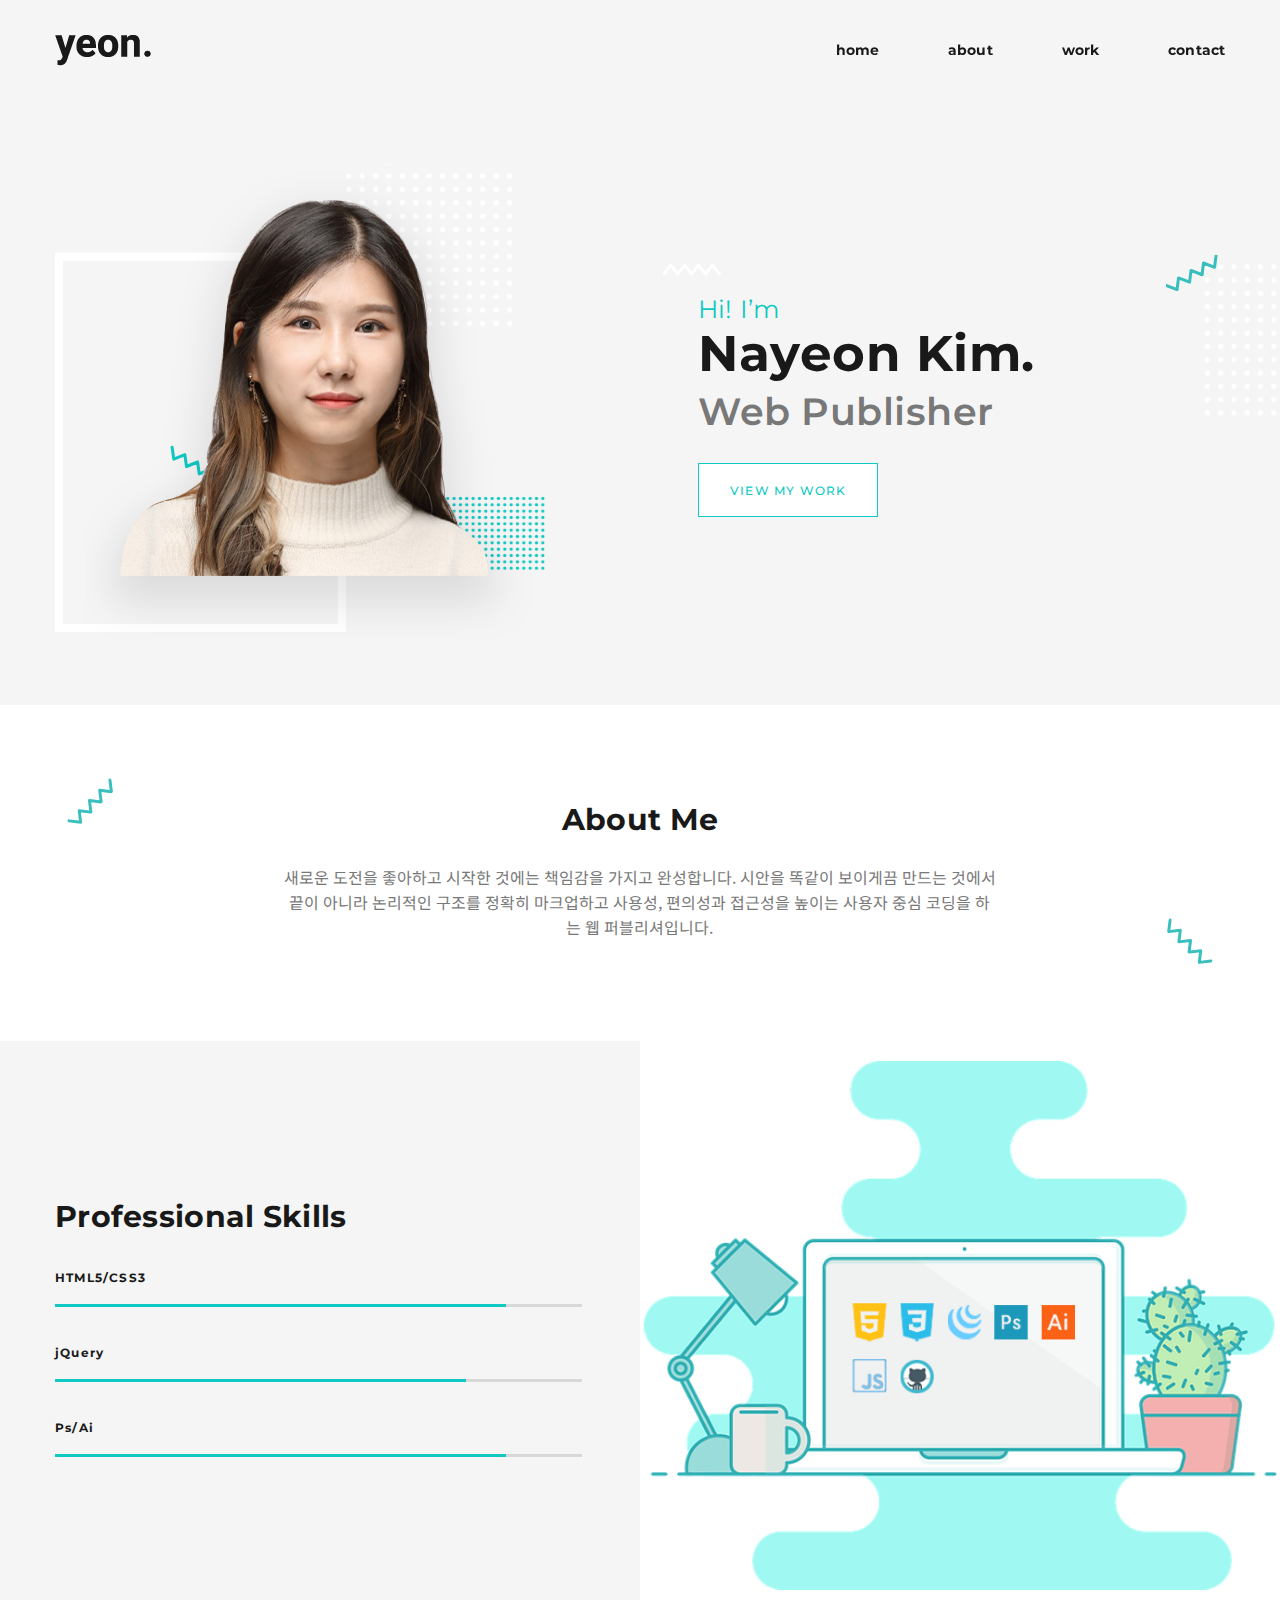
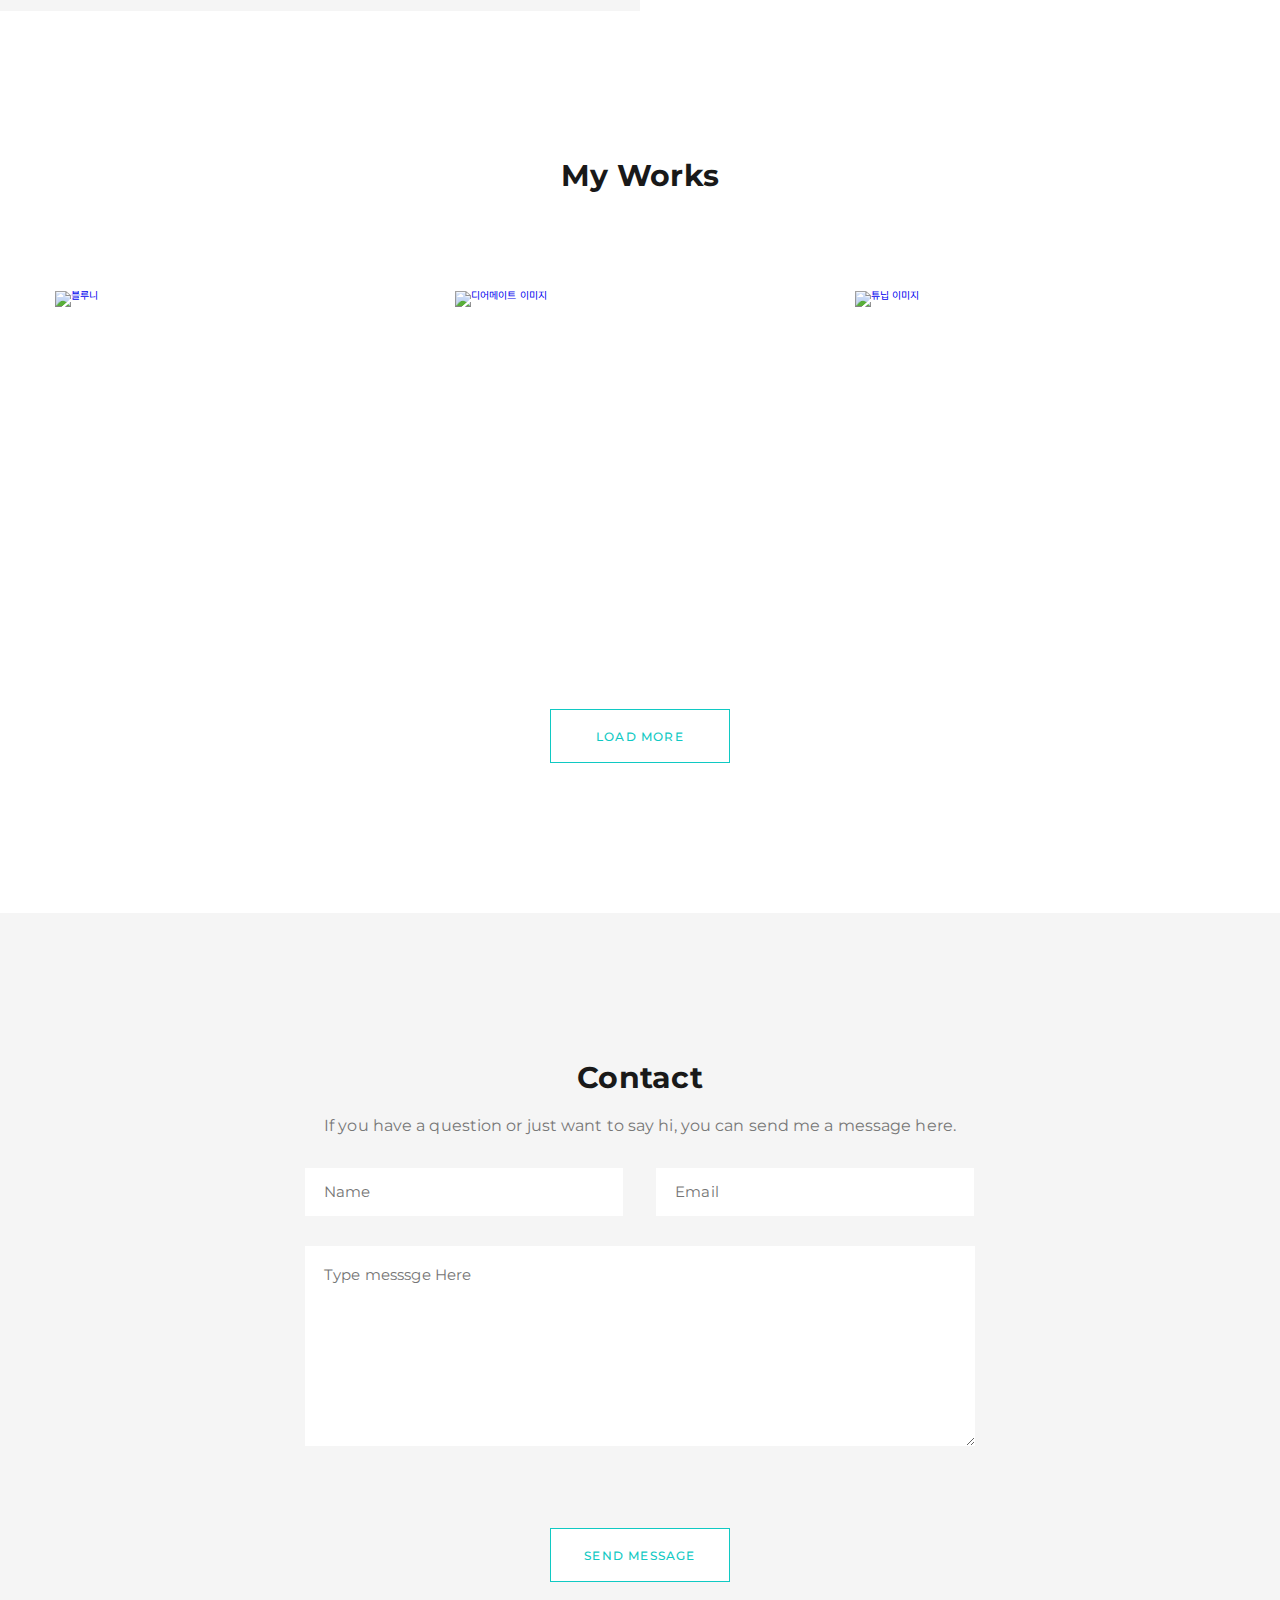
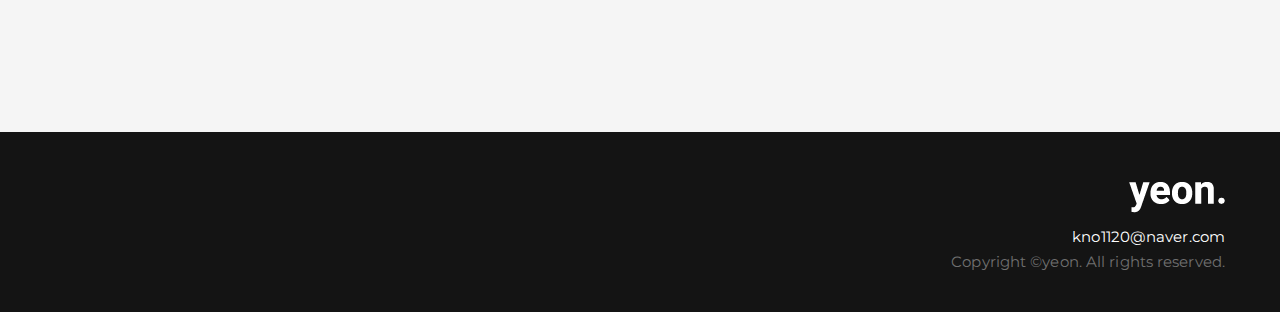
==== index.html @ c39f8a4e "add 3 works" ====
<!DOCTYPE html>
<html lang="ko">
<head>
    <meta charset="UTF-8">
    <meta http-equiv="X-UA-Compatible" content="IE=edge">
    <meta name="viewport" content="width=device-width, initial-scale=1.0, shrink-to-fit=no">
    <link href="css/yeon.css" rel="stylesheet">
    <script src="js/jquery-3.6.0.min.js"></script>
    <script src="js/yeon.js"></script>
    <title>Kim Nayeon - Web publisher</title>
</head>
<body>
    <div id="wrap">
        <header>
            <div class="headerInner">
                <h1 class="logo">
                    <a href="index.html"><img src="img/logo_header.png" alt="김나연 포트폴리오"></a>
                </h1>
                <button class="btn_nav mobile">
                    <span>메뉴열기</span>
                    <span></span>
                    <span></span>
                </button>  
            
                <nav id="navWrap">
                    <ul class="gnb">
                        <li><a href="index.html">home</a></li>
                        <li><a href="#about">about</a></li>
                        <li><a href="#works">work</a></li>
                        <li><a href="#contact">contact</a></li>
                    </ul>  <!-- // gnb -->
                </nav>  <!-- // navWrap -->
            </div>  <!-- // headerInner -->
        </header>  <!-- // header -->

        <div id="visual">
            <div class="visualInner">
                <figure class="img_wrap">
                    <span></span>  
                </figure>
                <div class="text_wrap">
                    <i>Hi! I’m</i>  
                    <h2>Nayeon Kim.
                        <span>Web Publisher</span>
                    </h2>
                    <a href="#works" class="btn btn_view">VIEW MY WORK</a>
                </div>
            </div>
        </div>  <!-- // visual -->

        <div id="mainContents">
            <section id="about">
                <div class="aboutInner">
                    <h2>About Me</h2>
                    <p>새로운 도전을 좋아하고 시작한 것에는 책임감을 가지고 완성합니다. 
                        시안을 똑같이 보이게끔 만드는 것에서 끝이 아니라 논리적인 구조를 정확히 마크업하고 
                        사용성,  편의성과 접근성을 높이는 사용자 중심 코딩을 하는 웹 퍼블리셔입니다.
                    </p>
                </div>
            </section>  <!-- // about -->

            <section id="skills">
                <div class="skillsInner">
                    <span class="skills_right">스킬 이미지</span>
                    <div class="skills_left">
                        <h2>Professional Skills</h2>
                        <ul class="skills_bar">
                            <li>
                                HTML5/CSS3
                                <div class="bar b1"></div>
                            </li>
                            <li>
                                jQuery
                                <div class="bar b2"></div>
                            </li>
                            <li>
                                Ps/Ai
                                <div class="bar b3"></div>
                            </li>
                        </ul>
                    </div>    <!-- // barWrap -->
                </div>    <!-- // skillsInner -->
            </section>  <!-- // skills -->

            <section id="works">
                <div class="worksInner">
                    <h2>My Works</h2>
                    <ul class="clear">
                        <li class="works1">
                            <a href="#null" class="popup">
                                <img src="img/img_works_bloony.jpg" alt=블루니 이미지">
                                <div class="text_wrap">
                                    <i>Responsive Web</i>
                                    <h3>BLONNY</h3>
                                    <em>Build</em>
                                </div>
                            </a>
                        </li>
                        <li class="works2">
                            <a href="#null" class="popup">
                                <img src="img/img_works_dearmate.jpg" alt="디어메이트 이미지">
                                <div class="text_wrap">
                                    <i>Responsive Web</i>
                                    <h3><span>DEARMATE</span></h3>
                                    <em>Build</em>
                                </div>
                            </a>
                        </li>
                        <li class="works3">
                            <a href="#null" class="popup">
                                <img src="img/img_works_tunib.jpg" alt="튜닙 이미지">
                                <div class="text_wrap">
                                    <i>Responsive Web</i>
                                    <h3>TUNiB</h3>
                                    <em>Renewal</em>
                                </div>
                            </a>
                        </li>
                        <li class="works4">
                            <a href="#null" class="popup">
                                <img src="img/img_works_ferrero.jpg" alt="페레로로쉐 이미지">
                                <div class="text_wrap">
                                    <i>Responsive Web</i>
                                    <h3>FERRERO ROCHER</h3>
                                    <em>Renewal</em>
                                </div>
                            </a>
                        </li>
                        <li class="works5">
                            <a href="#null" class="popup">
                                <img src="img/img_works_cjw.jpg" alt="청정원 이미지">
                                <div class="text_wrap">
                                    <i>Responsive Web</i>
                                    <h3><span>청정원</span></h3>
                                    <em>Clone Coding</em>
                                </div>
                            </a>
                        </li>
                        <li class="works6">
                            <a href="#null" class="popup">
                                <img src="img/img_works_portfolio.jpg" alt="포트폴리오 이미지">
                                <div class="text_wrap">
                                    <i>Responsive Web</i>
                                    <h3>PORTFOLIO</h3>
                                    <em>Build</em>
                                </div>
                            </a>
                        </li>
                        <li class="prepare">
                            <a href="#null">
                                <img src="img/icon_computer.png" alt="컴퓨터아이콘">준비중
                            </a>
                        </li>
                    </ul>
                    <div class="btn_wrap">
                        <button class="btn btn_more">LOAD MORE</button>
                    </div> 
                </div>  <!-- //My WorksInner -->  
            </section>  <!-- //My Works -->
            
            <section id="contact">
                <div class="contactInner">
                    <h2>Contact</h2>
                    <p>If you have a question or just want to say hi,<span></span> you can send me a message here.</p>
                    <form class="contact_form" action="https://formspree.io/f/xnqllnoo" method="POST">
                        <label for="name" class="blind">이름</label>
                        <input id="name" type="text" placeholder="Name" name="name" required>
                        <label for="email" class="blind">이메일</label>
                        <input id="email" type="email" placeholder="Email" name="email" required>
                        <label for="message" class="blind">메세지</label>
                        <textarea id="message" placeholder="Type messsge Here" name="message" required></textarea>
                        <div class="btn_wrap">
                            <button class="btn btn_submit" type="submit">SEND MESSAGE</button>
                        </div>
                    </form>
                </div>  <!-- //contactInner -->
            </section>  <!-- //contact -->
        </div>  <!-- // mainContents -->
        <footer>
            <div class="footerInner">
                <div class="copy">
                    <span><img src="img/logo_footer.png" alt="포트폴리오 로고"></span>
                    <em><a href="mailTo:kno1120@naver.com">kno1120@naver.com</a></em>
                    <cite>Copyright ©yeon. All rights reserved.</cite>
                </div>
            </div>
        </footer>  <!-- // footer -->
    </div>  <!-- // wrap -->  


    <!-- My Works details modal-->
   

    <div class="view_layer works1 hide">
        <div class="layerInner">
            <div class="view_contents">
                <div class="img_wrap"><img src="img/img_wsdetail_bloony.png" alt="블루니 디스플레이별 이미지"></div>
                <article class="text_wrap">
                    <h3>Bloony</h3>
                    <i>Build</i>
                    <p>
                        여행 챗봇을 소개하는 사이트로, 슬라이더, FAQ 서브페이지 등을 사용해 많은 
                        컨텐츠들을 효과적으로 소개할 수 있게 했습니다. 
                    </p>
                    <ul class="info">
                        <li>타입: <span>반응형 웹</span></li>
                        <li>기여도: <span>퍼블리싱 100%</span></li>
                    </ul>
                    <div class="btn_wrap">
                        <a href="https://bloony.ai/" class="btn btn_site" target="_blank" title="새 창">VIEW SITE</a>
                    </div>
                </article>
            </div>  <!-- // view_contents -->
            <button class="btn_close"><span class="blind">닫기</span></button>
        </div>    
    </div>  <!-- // view_layer bloony -->

    <div class="view_layer works2 hide">
        <div class="layerInner">
            <div class="view_contents">
                <div class="img_wrap"><img src="img/img_wsdetail_dearmate.png" alt="디어메이트 디스플레이별 이미지"></div>
                <article class="text_wrap">
                    <h3>Dearmate</h3>
                    <i>Build</i>
                    <p>
                        강아지 챗봇을 소개하는 사이트로, 채팅 올라가는 효과와 다양한 mbti의 
                        챗봇이 출시 예정임을 알리는 카드를 랜덤재생하고 호버시 뒤집을 수 
                        있도록 해 재미를 더 했습니다.
                    </p>
                    <ul class="info">
                        <li>타입: <span>반응형 웹</span></li>
                        <li>기여도: <span>퍼블리싱 90%</span></li>
                    </ul>
                    <div class="btn_wrap">
                        <!--<a href="#" class="btn btn_site" target="_blank" title="새 창">VIEW SITE</a>-->
                        <span>(아직 런칭 이전)</span>
                    </div>
                </article>
            </div>  <!-- // view_contents -->
            <button class="btn_close"><span class="blind">닫기</span></button>
        </div>    
    </div>  <!-- // view_layer dearmate -->

    <div class="view_layer works3 hide">
        <div class="layerInner">
            <div class="view_contents">
                <div class="img_wrap"><img src="img/img_wsdetail_tunib.png" alt="튜닙" 디스플레이별 이미지"></div>
                <article class="text_wrap">
                    <h3>TUNiB</h3>
                    <i>Build</i>
                    <p>
                        ai 스타트업회사로, 사용자가 가장 궁금해할 회사의 뉴스나 이슈를 상단에 배치했고 
                        팀원 모두를 메인 페이지에서 효율적으로 보여주기 위해 프로필 형식을 사용해  
                        한눈에 볼 수 있게 정리했습니다. 
                    </p>
                    <ul class="info">
                        <li>타입: <span>반응형 웹</span></li>
                        <li>기여도: <span>퍼블리싱 100%</span></li>
                    </ul>
                    <div class="btn_wrap">
                        <a href="https://www.tunib.ai/" class="btn btn_site" target="_blank" title="새 창">VIEW SITE</a>
                        <span>(이후 업데이트됨)</span>
                    </div>
                </article>
            </div>  <!-- // view_contents -->
            <button class="btn_close"><span class="blind">닫기</span></button>
        </div>    
    </div>  <!-- // view_layer tunib -->

    <div class="view_layer works4">
        <div class="layerInner">
            <div class="view_contents">
                <div class="img_wrap"><img src="img/img_wsdetail_ferrero.png" alt="페레로로쉐 디스플레이별 이미지"></div>
                <article class="text_wrap clear">
                    <h3>FERRERO ROCHER</h3>
                    <i>Renewal</i>
                    <p>
                        메인에 기업의 가치와 함께 브랜드 소개 및 역사, 레시피를 배치할 때 
                        아이콘에 움직이는 모션을 주고 스크롤 시 각 컨텐츠들이 나타나게 하는 등 
                        사용자의 지루함을 덜도록 했습니다.                        
                    </p>
                    <ul class="info">
                        <li>타입: <span>반응형 웹</span></li>
                        <li>기여도: <span>디자인, 퍼블리싱 100%</span></li>
                    </ul>
                    <div class="btn_wrap">
                        <a href="https://aehi.github.io/ferrero-renewal/" class="btn btn_site" target="_blank" title="새 창">VIEW SITE</a>
                    </div>
                </article>
            </div>  <!-- // view_contents -->
            <button class="btn_close"><span class="blind">닫기</span></button>
        </div>     <!-- // layerInner -->
    </div>  <!-- // view_layer ferrero -->
    
    <div class="view_layer works5 hide">
        <div class="layerInner">
            <div class="view_contents">
                <div class="img_wrap"><img src="img/img_wsdetail_cjw.png" alt="청정원 디스플레이별 이미지"></div>
                <article class="text_wrap">
                    <h3>청정원</h3> 
                    <i>Clone Coding</i>
                    <p>청정원 사이트를 클론 코딩했습니다.</p>
                    <ul class="info">
                        <li>타입: <span>반응형 웹</span></li>
                        <li>기여도: <span>퍼블리싱 100%</span></li>
                    </ul>
                    <div class="btn_wrap">
                        <a href="https://aehi.github.io/cjw_clone" class="btn btn_site" target="_blank" title="새 창">VIEW SITE</a>
                    </div>
                </article>
            </div>  <!-- // view_contents -->
            <button class="btn_close"><span class="blind">닫기</span></button>
        </div>
    </div>  <!-- // view_layer 청정원 -->

    <div class="view_layer works6 hide">
        <div class="layerInner">
            <div class="view_contents">
                <div class="img_wrap"><img src="img/img_wsdetail_portfolio.png" alt="포트폴리오 디스플레이별 이미지"></div>
                <article class="text_wrap">
                    <h3>포트폴리오</h3>
                    <i>Build</i>
                    <p>
                        간결하고 쉬운 레이아웃으로 구현해 정보를 쉽게 얻을 수 있게 만들었습니다. 
                    </p>
                    <ul class="info">
                        <li>타입: <span>반응형 웹</span></li>
                        <li>기여도: <span>디자인 40%, 퍼블리싱 100%</span></li>
                    </ul>
                    <div class="btn_wrap">
                        <a href="index.html" class="btn btn_site" target="_blank" title="새 창">VIEW SITE</a>
                    </div>
                </article>
            </div>  <!-- // view_contents -->
            <button class="btn_close"><span class="blind">닫기</span></button>
        </div>    
    </div>  <!-- // view_layer portfolio -->

</body>
</html>
---- css/yeon.css ----
﻿@charset "utf-8";

@import url('https://fonts.googleapis.com/css2?family=Montserrat:wght@400;500;600;700&display=swap');
@import url('https://fonts.googleapis.com/css2?family=Noto+Sans+KR:wght@400;500;700&display=swap');

/* reset */
html, body, p, div, h1, h2, h3, h4, h5, h6, ul, ol, li, dl, dt, dd, table, th, tr, td, form, fieldset, input, button, label, legend, textarea, select, header, footer, main, aside, nav, section, article, figure, a, span, strong, em, b, i, address {
    margin:0; 
    padding:0; 
    box-sizing:border-box;
}
html {
    font-size:0.625em;
    color:#191919;
}
body, h1, h2, h3, h4, h5, h6, button {
    font-family:'Montserrat', 'Noto Sans KR', '돋움', dotum, sans-serif;
    letter-spacing:0.01em;
    line-height:1;
}
ul, ol, li {list-style:none;} 
a {text-decoration:none;}
img, fieldset {
    border:none;
    vertical-align:middle;
}
strong, em, b, i, address, cite {
    font-weight:normal;
    font-style:normal;
}
table {border-collapse:collapse;}
button {
    border:none;
    background-color:transparent;
    cursor:pointer;
}

/* common */
.hide {display: none;}
.blind {
    position:absolute;
    left:-9999px;
}
.clear:after {
    content:"";
    display:block;
    clear:both;
}
.pc {display:none;}
.mobile {}

.btn {
    display:inline-block;
    width:140px;
    height:42px;
    line-height:42px;
    font-size:1.1rem;
    font-weight:500;
    letter-spacing:0.1em;
    color:#10c9c3;
    border:1px solid #10c9c3;
    background:linear-gradient(to right, #10c9c3 50%, white 50%);
    background-size:200% 100%;
    background-position:right bottom;
    transition:all .3s;
}
.btn:hover,
.btn:focus {
    color:#fff;
    background-position:left bottom;
}

/* header - mobile */

#wrap {}
header {
    position:fixed;
    top:0;
    left:0;
    width:100%;
    height:75px;
    z-index:90;
}
.headerInner {
    position:relative;
    width:89.333%;
    margin:0 auto;
}
.logo {
    float:left;
    padding-top:26px;
    width:84px;
}
.logo img {
    width:100%;
}
.btn_nav {
    position:absolute;
    top:24px;
    right:0;
    width:30px;
    height:27px;
}
.btn_nav span {
    display:block;
    width:30px;
    height:3px;
    background-color:#10c9c3;
    text-indent:-9999px;
    overflow:hidden;
    z-index:100;
    transition:.3s;
}
.btn_nav span:nth-child(2) {
    margin:8px 0;    
}

header.fixed {
    height:70px;
    background-color:#fff;
    box-shadow:0 5px 10px rgba(0,0,0,5%);
}
header.fixed .logo {
    padding-top:23px;
}
header.fixed .btn_nav {
    top:22px;
}
header.fixed .btn_nav span {
    background-color:#10c9c3;
}
header.fixed .btn_nav.on span {
    background-color:#fff;
}

.btn_nav.on span {
    width:32px;
    position:absolute;
    right:0;
    background-color:#fff;
}
.btn_nav.on span:nth-child(1) {
    transform:rotate(315deg);
}
.btn_nav.on span:nth-child(3) {
    transform:rotate(-315deg);
}
.btn_nav.on span:nth-child(2) {
    margin:0;
    transform:rotate(360deg);
    opacity:0;
}

#navWrap {
    display:none;
    position:fixed;
    left:0;
    top:0; 
    width:100%;
    height:100%;
}
#navWrap.active {
    display:block;
}
.gnb {
    position:absolute;
    right:0;
    top:0;
    width:34.667%;
    height:100%;
    background-color:rgba(0,0,0,.8);
    padding-top:150px;
}
.gnb li {
    text-align:center;
    margin-bottom:50px;
}
.gnb li a {
    font-weight:700;
    font-size:1.5rem;
    color:#fff;
}
.gnb li a:hover, 
.gnb li a:focus {
    color:#10c9c3;
}


/* visual - mobile */

#visual {
    background-color:#f5f5f5;
}
.visualInner {
    position:relative;
    height:625px;
    padding-top:75px;
}
#visual .img_wrap {}
#visual .img_wrap > span:before {
    position:absolute;
    top:310px;
    left:0;
    content:"";
    width:100%;
    height:261px;
    background:url(../img/img_visual.png) no-repeat center/contain;
}
#visual .img_wrap > span {
    display:block;
    width:100%;
    height:255px;
    margin-top:225px;
    background:url(../img/figure_left.svg) no-repeat center/contain;
}
#visual .text_wrap {
    position:absolute;
    top:151px;
    left:50%;
    width:75%;
    transform:translateX(-50%);
    text-align:center;
}
#visual .text_wrap i {
    font-size:1.7rem;
    color:#10c9c3;
}
#visual .text_wrap h2 {
    font-size:3rem;
    line-height:36px;
    margin-top:3px;
    margin-bottom:22px;
}
#visual .text_wrap h2 span {
    display:block;
    font-size:2.4rem;
    font-weight:600;
    color:#787878;
}



/* mainContents - mobile */

#mainContents {}
#about {}
.aboutInner {
    width:84%;
    margin:0 auto;
    padding:80px 0;
    text-align:center;
}
.aboutInner h2 {
    font-size:2rem;
}
.aboutInner p {
    font-size:1.3em;
    font-family:'Noto Sans KR','돋움',dotum,sans-serif;
    letter-spacing:0;
    color:#787878;
    margin-top:23px;
    line-height:1.577;
}

#skills {}
.skillsInner {}
.skillsInner .skills_right{
    display:block;
    width:100%;
    height:294px;
    background:url(../img/img_skills.png) no-repeat center/contain;
    text-indent:-9999px;
    overflow:hidden;
}
.skills_left {
    padding:100px 0;
    background-color:#f5f5f5;
}
.skills_left h2 {
    font-size:2rem;
    text-align:center;
}
.skills_bar {
    width:66.667%;
    margin:0 auto;
}
.skills_bar li {
    margin-top:40px;
    font-weight:700;
    letter-spacing:0.1em;
}
.skills_bar .bar {
    width:100%;
    height:3px;
    background-color:#d8d8d8;
    margin-top:20px;
}
.skills_bar .bar:after {
    content:"";
    display:block;
    width:85.6%;
    height:100%;
    background-color:#10c9c3;
}
.skills_bar .b2:after {
    width:78%;
}

/* animation mobile */

@keyframes bar {
    0%, 20% {width:0;}
}
.skills_bar.ani .bar:after {
    animation:bar 1s ease-out backwards;
}

/* works - mobile */
.worksInner {
    width:84%;
    margin:0 auto;
    padding:100px 0;
}
.worksInner h2 {
    margin-bottom:55px;
    font-size:2rem;
    text-align:center;
}
.worksInner ul {}
.worksInner li {
    position:relative;
    width:100%;
    height:220px;
    margin-bottom:40px;
    overflow:hidden;
}
.worksInner a {}
.worksInner img {
    width:100%;
    height:100%;
    object-fit:cover;
    object-position:center;
}

.worksInner .text_wrap {
    position:absolute;
    top:0;
    left:0;
    width:100%;
    height:100%;
    color:#fff;
    text-align:center;
    padding-top:76px;
    background-color:rgba(0,0,0,.6);
}
.worksInner .text_wrap i {
    font-size:1.2rem;
    font-weight:500;
}
.worksInner .text_wrap i:after {
    content:"";
    display:block;
    width:20px;
    height:1px;
    background-color:#10c9c3;
    margin:8px auto;
}
.worksInner .text_wrap h3 {
    font-size:1.8rem;
    margin:6px 0;
}
.worksInner .text_wrap em {
    font-size:1.7rem;
    font-weight:500;
}
.worksInner .view_layer img {
    object-position:bottom;
}

.worksInner .prepare {
    background-image:none;
    background-color:#10c9c3;
}
.worksInner .prepare a {
    display:block;
    font-size:1.6rem;
    color:#fff;
    font-family:'Noto Sans KR','돋움',dotum,sans-serif;
    font-weight:700;
    text-align:center;
    cursor:default;
}
.worksInner .prepare img {
    width:25px;
    margin:80px 50% 15px;
    transform:translateX(-50%);
}
.worksInner li:nth-child(3) ~ li {display:none;}
.worksInner.active li:nth-child(3) ~ li {
    display:block;
}

.worksInner .btn_wrap {
    text-align:center;
}
.worksInner .btn_more {
    margin-top:10px;
}

/* contact -mobile */
#contact {
    background-color:#f5f5f5;
}
.contactInner {
    width:84%;
    margin:0 auto;
    padding:100px 0;
}
.contactInner h2 {
    font-size:2rem;
    text-align:center;
    margin-bottom:20px;
}
.contactInner p {
    font-size:1.2rem;
    text-align:center;
    margin-bottom:40px;
    line-height:1.577;
    color:#787878;
}
.contactInner p span {
    display:block;
}

.contact_form input:focus::placeholder,
.contact_form textarea:focus::placeholder {opacity:0;}
.contact_form input:blur::placeholder,
.contact_form textarea:blur::placeholder {opacity:1;}
.contactInner .contact_form input[type="text"] {
    margin-right:15px;
}
.contactInner .contact_form input {
    width:calc(50% - 9px);
    height:40px;
    padding-left:15px;
    border:none;
    color:#787878;
    font-family:inherit;
    font-size:1.2rem;
    letter-spacing:0.01em;
} 
.contactInner .contact_form textarea {
    width:100%;
    height:150px;
    padding:15px;
    margin-top:15px;
    border:none;
    color:#787878;
    font-family:inherit;
    font-size:1.2rem;
    letter-spacing:0.01em;
}
.contactInner .btn_wrap {
    text-align:center;
}
.contactInner .btn_submit {
    margin-top:60px
}

/* footer -mobile */
footer {
    background-color:#141414;
}
.footerInner {
    width:84%;
    height:120px;
    margin:0 auto;
}
.footerInner .copy {
    float:right;
    margin-top:30px;
    text-align:right;
    color:#fff;
    font-size:1.2rem;
}
.footerInner .copy span {
    display:inline-block;
    width:84px;
    margin-bottom:10px;
}
.footerInner .copy img {
    width:100%;
}
.footerInner .copy em a {
    display:block;
    margin-bottom:8px;
    color:#fff;
}
.footerInner .copy cite {
    color:#707070;
}


/* view_layer - mobile */

.view_layer {
    display:none;
    position:fixed;
    top:0;
    left:0;
    width:100%;
    height:100%;
    background-color:rgba(0,0,0,.6);
    z-index:120;
}
.view_layer .layerInner {
    position:absolute;
    top:50%;
    left:50%;
    transform:translate(-50%,-50%);
    width:90%;
    height:95%;
    max-height:740px;
    background-color:#fff;
    border-radius:6px;
    overflow:hidden;
}
.view_layer .view_contents {
    width:96%;
    height:86%;
    margin:50px auto;
    overflow-y:auto;
}
.view_layer .img_wrap {
    width:100%;
    height:250px;
    background-color:#fff;
    overflow:hidden;
}
.view_layer .img_wrap img {
    width:300px;
    margin-left:50%;
    margin-top:20px;
    transform:translateX(-50%);
}
.view_layer .text_wrap {
    width:100%;
    padding:30px 8% 0;
}
.view_layer .text_wrap h3 {
    font-size:2rem;
    font-weight:500;
    margin-bottom:5px;
}
.view_layer .text_wrap i {
    font-size:1.5rem;
    font-weight:600;
    letter-spacing:0;
    color:#666;
}
.view_layer .text_wrap p {
    margin:10px 0 20px;
    font-family:'Noto Sans KR','돋움',dotum,sans-serif;
    line-height:1.577;
    font-size:1.3rem;
    letter-spacing:0;
    color:#787878;
}
.view_layer .info {
    float:left;
    font-family:'Noto Sans KR','돋움',dotum,sans-serif;
    font-size:1.3rem;
    line-height:1.577;
    padding-bottom:30px;
    margin-right:5px;
}
.view_layer .info > li {
    position:relative;
    color:#171717;
}
.view_layer .info > li span {
    color:#787878;
}

.view_layer .btn_wrap {
    float:right;
}
.view_layer .btn_site {
    text-align:center;
}
.view_layer .btn_wrap > span {
    display:block;
    text-align:center;
    margin-top:5px;
}

.view_layer .btn_close {
    position:absolute;
    top:12px;
    right:2%;
    width:25px;
    height:25px;
    background:url(../img/icon_cancel_off.png) no-repeat center/contain;
    cursor:pointer;
}
.view_layer .btn_close:hover, 
.view_layer .btn_close:focus {
    background:url(../img/icon_cancel_on.png) no-repeat center/contain;
}


body.no-scroll {
    overflow: hidden;
}


/* tablet 768 */
@media all and (min-width:768px){

    /* btn - 768 */

    .btn {
        width:180px;
        height:54px;
        line-height:54px;
        font-size:1.2rem;
    }

    /* header - 768 */

    header {
        height:90px;
    }
    .headerInner {
    }
    .logo {
        padding-top:33px;
        width:84px;
    }
    .btn_nav {
        top:31px;
        width:35px;
        height:28px;
    }
    .btn_nav span {
        width:35px;
        height:4px;
    }

    header.fixed {
        height:80px;
    }
    header.fixed .logo {
        padding-top:28px;
    }

    header.fixed .btn_nav {
        top:26px;
    }

    .btn_nav.on span {
        width:36px;
    }
    

    .gnb {
        width:36.458%;
        padding-top:170px;
    }
    .gnb li {
        margin-bottom:60px;
    }
    .gnb li a {
        font-size:1.6rem;
    }


    /* visual - 768 */

    #visual {}
    .visualInner {
        height:940px;
        padding-top:100px;
    }
    #visual .img_wrap > span:before {
        top:422px;
        height:460px;
    }
    #visual .img_wrap > span {
        height:472px;
        margin-top:310px;
    }
    #visual .text_wrap {
        top:192px;
    }
    #visual .text_wrap i {
        font-size:2.2rem;
    }
    #visual .text_wrap h2 {
        font-size:4.6rem;
        line-height:58px;
    }
    #visual .text_wrap h2 span {
        font-size:3.4rem;
    }


    /* mainContents - 768 */

    .aboutInner {
        padding:100px 0;
    }
    .aboutInner h2 {
        font-size:2.8rem;
    }
    .aboutInner p {
        font-size:1.5em;
        margin-top:30px;
    }
    .skillsInner .skills_right{
        height:535px;
    }
    .skills_left {
        padding:120px 0;
    }
    .skills_left h2 {
        font-size:2.8rem;
    }
    .skills_bar {
        width:65.104%;
    }
    .skills_bar li {
        font-size:1.2rem;
    }


    /* works -768 */
    .worksInner {
        width:82.031%;
        padding:120px 0;
    }
   
    .worksInner h2 {
        margin-bottom:93px;
        font-size:2.8rem;
    }
    .worksInner li {
        height:330px;
        margin-bottom:50px;
    }
    .worksInner .text_wrap {
        opacity:0;
        padding-top:120px;
        transition:.3s ease-out;
    }
    .worksInner .text_wrap i {
        font-size:1.6rem;
    }
    .worksInner .text_wrap i:after {
        width:30px;
        height:2px;
        margin:10px auto;
    }
    .worksInner .text_wrap h3 {
        font-size:2.4rem;
        margin:8px 0;
    }
    .worksInner .text_wrap em {
        font-size:2.2rem;
    }
    .worksInner .text_wrap:hover,
    .worksInner .text_wrap:focus {
        opacity:100;
    }
    .worksInner .prepare {
        background-image:none;
        background-color:#10c9c3;
    }
    .worksInner .prepare a {
        font-size:2rem;
    }
    .worksInner .prepare img {
        width:40px;
        margin-top:125px;
        margin-bottom:20px;
        
    }
   
    /* contact - 768 */
    .contactInner {
        width:630px;
        padding:120px 0;
    }
    .contactInner h2 {
        font-size:2.8rem;
    }
    .contactInner p {
        font-size:1.5rem;
        margin-bottom:50px;
    }
    .contactInner p span {
        display:inline;
    }
    .contactInner .contact_form input[type="text"] {
        margin-right:30px;
    }
    .contactInner .contact_form input {
        width:calc(50% - 17px);
        height:48px;
        padding-left:19px;
        font-size:1.4rem;
    } 
    .contactInner .contact_form textarea {
        height:170px;
        padding:19px;
        margin-top:30px;
        font-size:1.4rem;
    }
    .contactInner .btn_submit {
        margin-top:80px
    }

    /* footer -768 */
   
    .footerInner {
        height:160px;
    }
    .footerInner .copy {
        margin-top:44px;
        font-size:1.4rem;
    }
    .footerInner .copy span {
        width:84px;
    }
    .footerInner .copy em a {
        margin-bottom:10px;
    }
    

    /* view_layer - 768 */
    .view_layer .layerInner {
        max-height:1000px;
    }
    .view_layer .view_contents {
        height:84%;
        margin-top:70px;
        overflow-y:auto;
    }
    .view_layer .img_wrap {
        height:450px;
    }
    .view_layer .img_wrap img {
        width:600px;
        margin-top:30px;
    }
    .view_layer .text_wrap {
        padding-top:70px;
    }
    .view_layer .text_wrap h3 {
        font-size:3rem;
        margin-bottom:8px;
    }
    .view_layer .text_wrap i {
        font-size:2rem;
    }
    .view_layer .text_wrap p {
        margin:18px 0 23px;
        font-size:1.6rem;
    }
    .view_layer .info {
        font-size:1.6rem;
        padding-bottom:70px;
    }
   
    .view_layer .color {
        left:52px;
    }
    .view_layer .color > li {
        width:21px;
        height:21px;
        margin-right:8px;
    }
   
    .view_layer .btn_close {
        top:20px;
        width:30px;
        height:30px;
    }

}



@media all and (min-width:1024px){

    .pc {display:block;}
    .mobile {display:none;}


    /* header - 1024 */
    header {
        height:100px;
    }
    .headerInner {
        width:88.281%;
    }
    .logo {
        width:96px;
        padding-top:35px;
    }
    
    header.fixed {
        height:90px;
    }
    header.fixed .logo {
        padding-top:31px;
    }
    header.fixed .gnb {
        top:38px;
    }
    
    #navWrap {
        display:block;
        position:static;
        width:auto;
        height:auto;
    }
    .gnb {
        top:43px;
        width:auto;
        height:auto;
        padding-top:0px;
        background-color:transparent;
    }
    .gnb li {
        display:inline;
        margin-bottom:0;
        margin-left:56px;
    }
    .gnb li a {
        font-size:1.4rem;
        color:#191919;
    }


    /* visual - 1024 */

    #visual {
        overflow:hidden;
    }
    .visualInner {
        max-width:904px;
        height:705px;
        margin:0 auto;
    }
    
    #visual .img_wrap > span:before {
        top:170px;
        left:-30px;
        width:456px;
        height:470px;
    }
    #visual .img_wrap > span {
        width:490px;
        height:482px;
        margin-top:57px;
        margin-left:-60px;
    }
  
    #visual .text_wrap {
        float:right;
        position:static;
        transform:translateX(0);
        width:auto;
        margin-top:-342px;
        margin-right:3.613%;
        text-align:left;
    }
    #visual .text_wrap:before {
        content:"";
        display:block;
        position:absolute;
        top:-34px;
        left:-37px;
        width:62px;
        height:15px;
        background:url(../img/figure_1.svg) no-repeat center/contain;
        transform:rotate(180deg);
    }
    #visual .text_wrap:after{
        content:"";
        display:block;
        position:absolute;
        top:-42px;
        right:-213px;
        width:206px;
        height:169px;
        background:url(../img/figure_2.svg) no-repeat center/contain;
    }
    #visual .text_wrap i {
        font-size:2.5rem;
    }
    #visual .text_wrap h2 {
        font-size:5rem;
        line-height:58px;
    }
    #visual .text_wrap h2 span {
        font-size:3.8rem;
    }
    #visual .text_wrap .btn_view {
        text-align:center;
    }

    /* mainContents - 1024 */
    #about {
        position:relative;
    }
    .aboutInner {
        width:55.664%;
    }
    .aboutInner:before{
        content:"";
        display:block;
        position:absolute;
        top:92px;
        left:8.007%;
        width:61px;
        height:13px;
        background:url(../img/figure_3.svg) no-repeat center/contain;
        transform:rotate(-45deg);
    }
    .aboutInner:after{
        content:"";
        display:block;
        position:absolute;
        top:232px;
        right:6.25%;
        width:61px;
        height:13px;
        background:url(../img/figure_3.svg) no-repeat center/contain;
        transform:rotate(45deg);
    }
    .aboutInner h2 {
        font-size:2.9rem;
    }
    .aboutInner p {
        font-size:1.6em;
    }

    #skills {
        position:relative;
        background:linear-gradient(to right, #f5f5f5 50%, white 50%);
    }
    .skillsInner {
        width:88.281%;
        margin:0 auto;
        
    }
    .skillsInner .skills_right{
        position:absolute;
        top:0;
        right:0;
        width:50%;
        height:570px;
    }
    .skills_left {
        width:50%;
        height:570px;
        padding-top:161px;
    }
    .skills_left h2 {
        font-size:2.9rem;
        text-align:left;
    }
    .skills_bar {
        width:90%;
        margin:0;
    }

    
    /* works - 1024 */
    .worksInner {
        width:88.281%;
        padding:150px 0;
    }
    .worksInner h2 {
        margin-bottom:100px;
        font-size:2.9rem;
    }
    .worksInner li {
        float:left;
        width:calc((100% - 40px)/3);
        height:285px;
        margin-bottom:20px;
        margin-right:20px;
    }
    .worksInner li:nth-child(3n) {
        margin-right:0;
    }
    .worksInner .text_wrap {
        padding-top:103px;
    }
    .worksInner .text_wrap i {
        font-size:1.4rem;
    }
    .worksInner .text_wrap i:after {
        width:27px;
    }
    .worksInner .text_wrap h3 {
        font-size:1.9rem;
    }
    .worksInner .text_wrap em {
        font-size:1.7rem;
    }
    .worksInner .prepare a {
        font-size:1.9rem;
    }
    .worksInner .prepare img {
        margin-top:103px;
        margin-bottom:15px;
    }
    .worksInner .btn_more {
        margin-top:46px;
    }
   
    
    /* contact - 1024 */
    .contactInner {
        width:670px;
        padding:150px 0;
    }
    .contactInner h2 {
        font-size:2.9rem;
    }
    .contactInner p {
        font-size:1.6rem;
        margin-bottom:30px;
    }
    .contactInner .contact_form input[type="text"] {
        margin-right:30px;
    }
    .contactInner .contact_form input {
        height:48px;
        font-size:1.5rem;
    } 
    .contactInner .contact_form textarea {
        height:200px;
        padding:19px;
        margin-top:30px;
        font-size:1.5rem;
    }
   

    /* footer - 1024 */
   
    .footerInner {
        width:88.281%;
        height:180px;
    }
    .footerInner .copy {
        margin-top:50px;
        font-size:1.5rem;
    }
    .footerInner .copy span {
        width:96px;
        margin-bottom:16px;
    }
   
    
    /* view_layer - 1024 */
    .view_layer .layerInner {
        width:89.43%;
        max-height:885px;
    }
    .view_layer .view_contents {
        position:relative;
        width:96%;
        height:86%;
    }
    .view_layer .img_wrap {
        width:65.6%;
    }
    .view_layer .img_wrap img {
        width:580px;
    }
    .view_layer .text_wrap {
        position:absolute;
        top:0;
        right:0;
        width:34.4%;
        padding:50px 2.6% 0;
    }
    .view_layer .text_wrap h3 {
        font-size:2.9rem;
    }
    
    .view_layer .text_wrap p {
        margin:23px 0 33px;
    }
    .view_layer .info {
        float:none;
        font-size:1.6rem;
        padding-bottom:33px;
    }
   
    .view_layer .btn_wrap {
        float:none;
    }
    .view_layer .btn_wrap > span {
        text-align:left;
        margin-top:10px;
    }
    .view_layer .btn_close {
        width:35px;
        height:35px;
    }
  
}


@media all and (min-width:1230px){


    /* header - 1230 */
   
    .headerInner {
        max-width:1170px;
        width:95.121%;
    }
    .gnb li {
        margin-left:66px;
    }


    /* visual - 1230 */
    .visualInner {
        max-width:1170px;
    }
    #visual .img_wrap > span:before {
        left:30px;
    }
    #visual .img_wrap > span {
        margin-left:0;
    }

    #visual .text_wrap {
        margin-right:16.26%;
    }
    #visual .text_wrap:after{
        right:-100%;
    }

    /* mainContents - 1230 */
   
    .aboutInner:before{
        left:4.878%;
    }
    .aboutInner:after{
        right:4.878%;
    }
    .aboutInner h2 {
        font-size:3rem;
    }

    .skillsInner {
        width:95.121%;
        max-width:1170px;
    }
   
    .skills_left h2 {
        font-size:3rem;
    }

  

    /* works - 1230 */
    .worksInner {
        width:95.121%;
        max-width:1170px;
    }
    .worksInner h2 {
        margin-bottom:100px;
        font-size:3rem;
    }
  
    .worksInner li {
        width:calc((100% - 60px)/3);
        height:370px;
        margin-bottom:30px;
        margin-right:30px;
    }
    .worksInner .text_wrap {
        padding-top:135px;
    }
    .worksInner .text_wrap i {
        font-size:1.8rem;
    }
    .worksInner .text_wrap i:after {
        width:35px;
        margin:10px auto;
    }
    .worksInner .text_wrap h3 {
        font-size:2.4rem;
        margin:12px 0;
    }
    .worksInner .text_wrap em {
        font-size:2.2rem;
    }

    .worksInner .prepare a {
        font-size:2.4rem;
    }
    .worksInner .prepare img {
        width:50px;
        margin-top:133px;
    }
    .worksInner .btn_more {
        margin-top:18px;
    }
   
    
    /* contact - 1230 */
    .contactInner {
        width:670px;
    }
    .contactInner h2 {
        font-size:3rem;
    }
   
   

    /* footer - 1230 */
   
    .footerInner {
        width:95.121%;
        max-width:1170px;
    }
   
    

    /* view_layer - 1230 */
   
    .view_layer .img_wrap {
        width:65%;
    }
    .view_layer .img_wrap img {
        width:650px;
        margin-top:0;
    }
    .view_layer .text_wrap {
    }
    .view_layer .text_wrap h3 {
        font-size:3rem;
    }

   
  
}
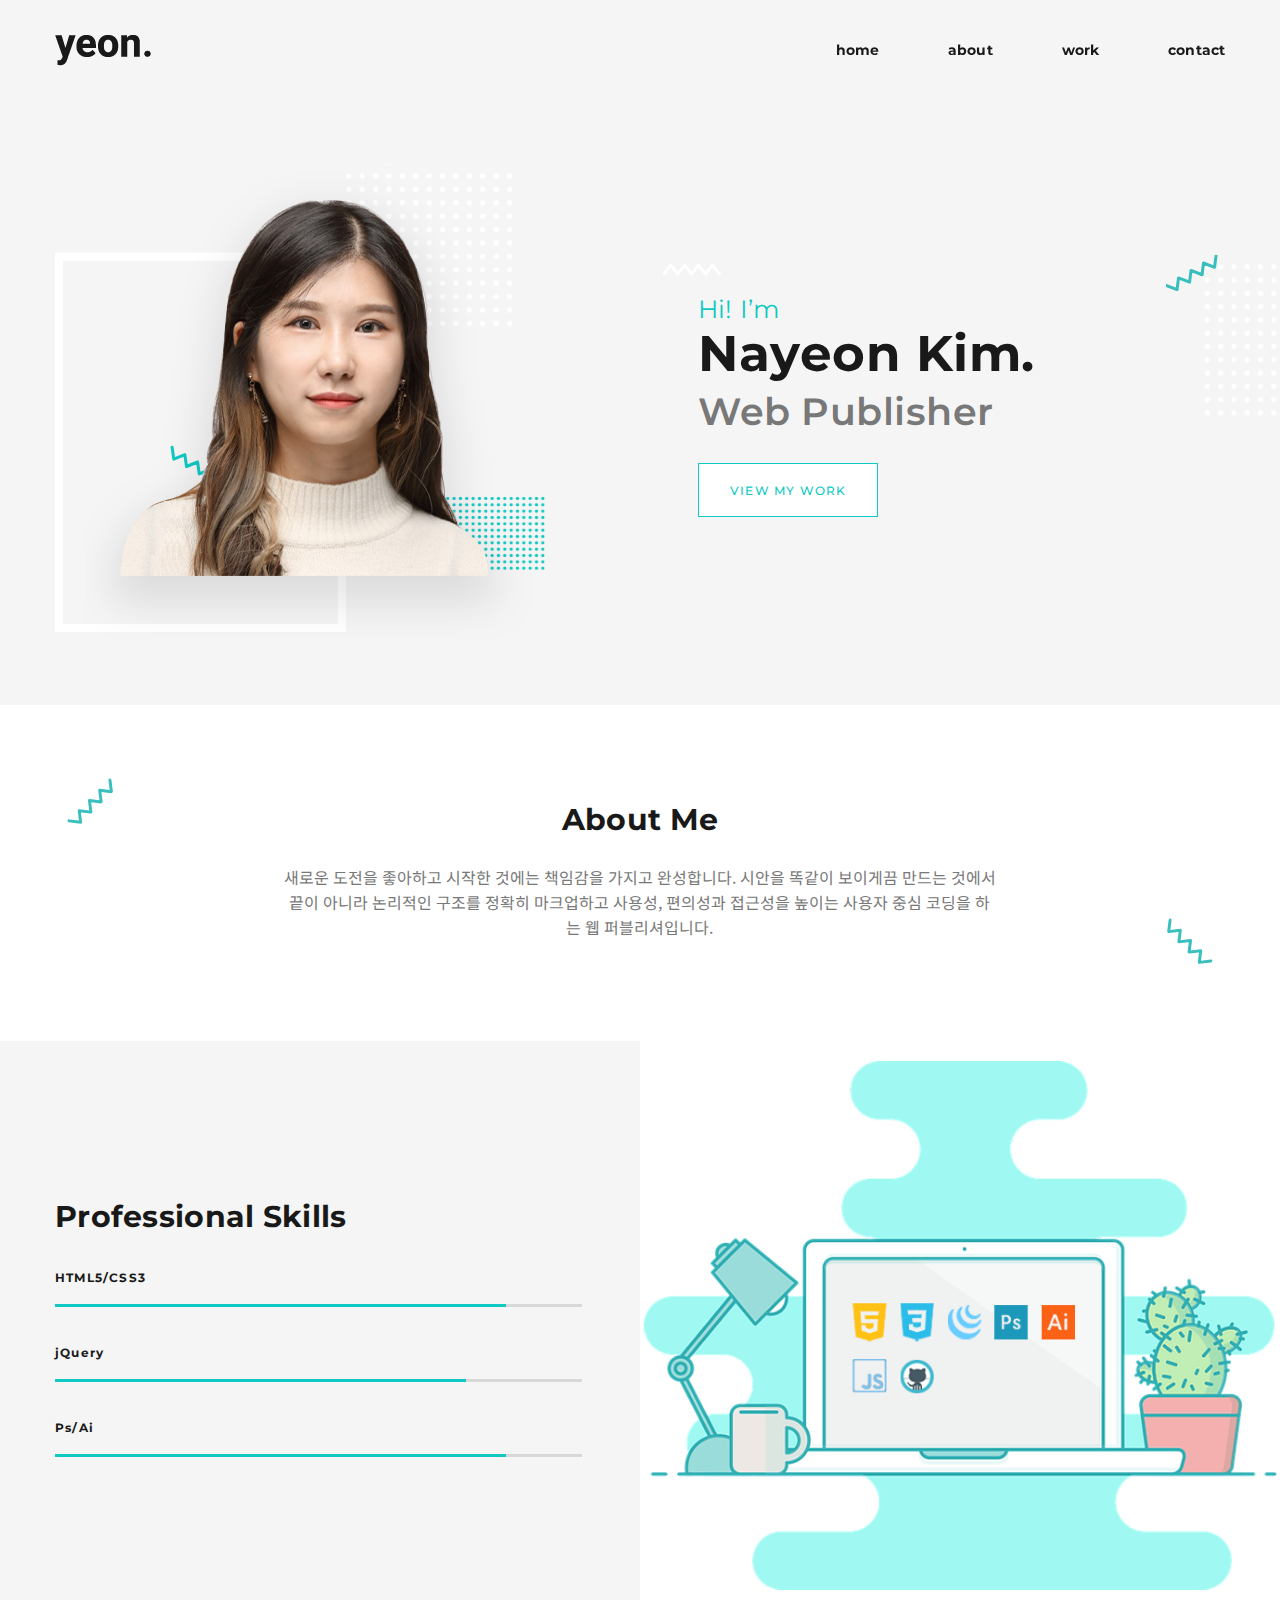
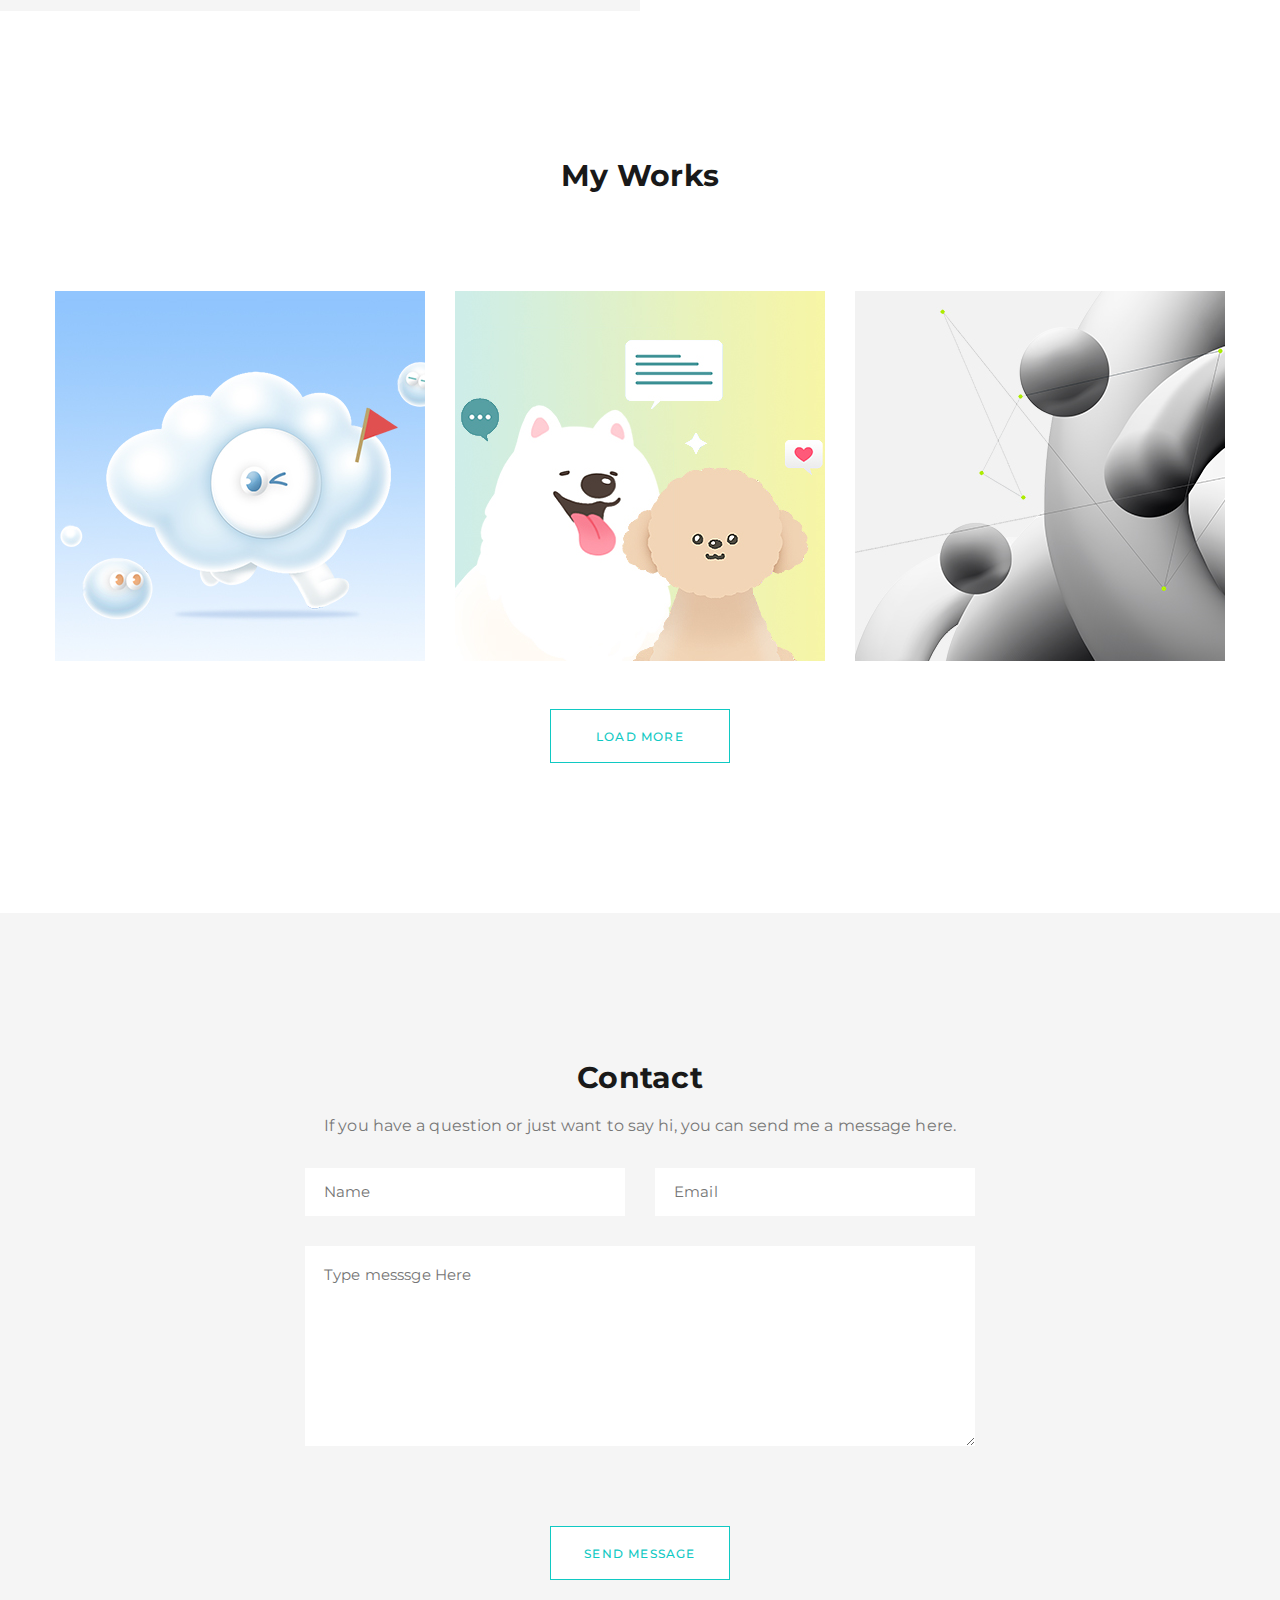
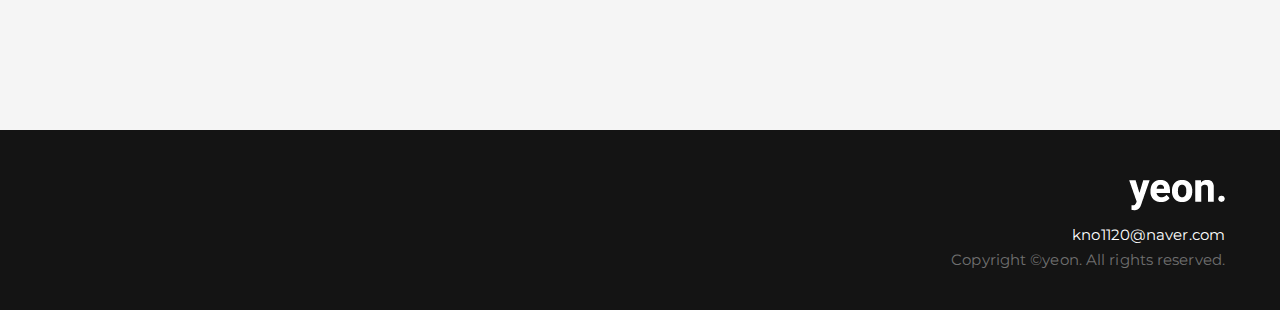
==== commit 0e914c50: "sort name of work" ====
--- a/index.html
+++ b/index.html
@@ -122,7 +122,7 @@
                                 <div class="text_wrap">
                                     <i>Responsive Web</i>
                                     <h3>FERRERO ROCHER</h3>
-                                    <em>Renewal</em>
+                                    <em>Renewal(포폴용)</em>
                                 </div>
                             </a>
                         </li>
--- a/css/yeon.css
+++ b/css/yeon.css
@@ -12,6 +12,8 @@
 html {
     font-size:0.625em;
     color:#191919;
+    scroll-behavior:smooth;
+    scroll-padding-top:60px;
 }
 body, h1, h2, h3, h4, h5, h6, button {
     font-family:'Montserrat', 'Noto Sans KR', '돋움', dotum, sans-serif;
@@ -34,6 +36,10 @@
     background-color:transparent;
     cursor:pointer;
 }
+form {
+    font-size: 0; /*input 사이 margin */
+}
+
 
 /* common */
 .hide {display: none;}
@@ -436,11 +442,12 @@
 .contact_form textarea:focus::placeholder {opacity:0;}
 .contact_form input:blur::placeholder,
 .contact_form textarea:blur::placeholder {opacity:1;}
+
 .contactInner .contact_form input[type="text"] {
     margin-right:15px;
 }
 .contactInner .contact_form input {
-    width:calc(50% - 9px);
+    width:calc(50% - 7.6px);
     height:40px;
     padding-left:15px;
     border:none;
@@ -519,8 +526,6 @@
     left:50%;
     transform:translate(-50%,-50%);
     width:90%;
-    height:95%;
-    max-height:740px;
     background-color:#fff;
     border-radius:6px;
     overflow:hidden;
@@ -613,10 +618,19 @@
     overflow: hidden;
 }
 
-
+/* mobile 500 */
+@media all and (min-width:500px){
+    .view_layer .layerInner {
+        height:95%;
+        max-height:740px;
+    }
+}
 /* tablet 768 */
 @media all and (min-width:768px){
 
+    html {
+        scroll-padding-top:80px;
+    }
     /* btn - 768 */
 
     .btn {
@@ -805,7 +819,7 @@
         margin-right:30px;
     }
     .contactInner .contact_form input {
-        width:calc(50% - 17px);
+        width:calc(50% - 15.1px);
         height:48px;
         padding-left:19px;
         font-size:1.4rem;
@@ -896,6 +910,9 @@
     .pc {display:block;}
     .mobile {display:none;}
 
+    html {
+        scroll-padding-top:90px;
+    }
 
     /* header - 1024 */
     header {
@@ -1136,9 +1153,7 @@
         font-size:1.6rem;
         margin-bottom:30px;
     }
-    .contactInner .contact_form input[type="text"] {
-        margin-right:30px;
-    }
+   
     .contactInner .contact_form input {
         height:48px;
         font-size:1.5rem;
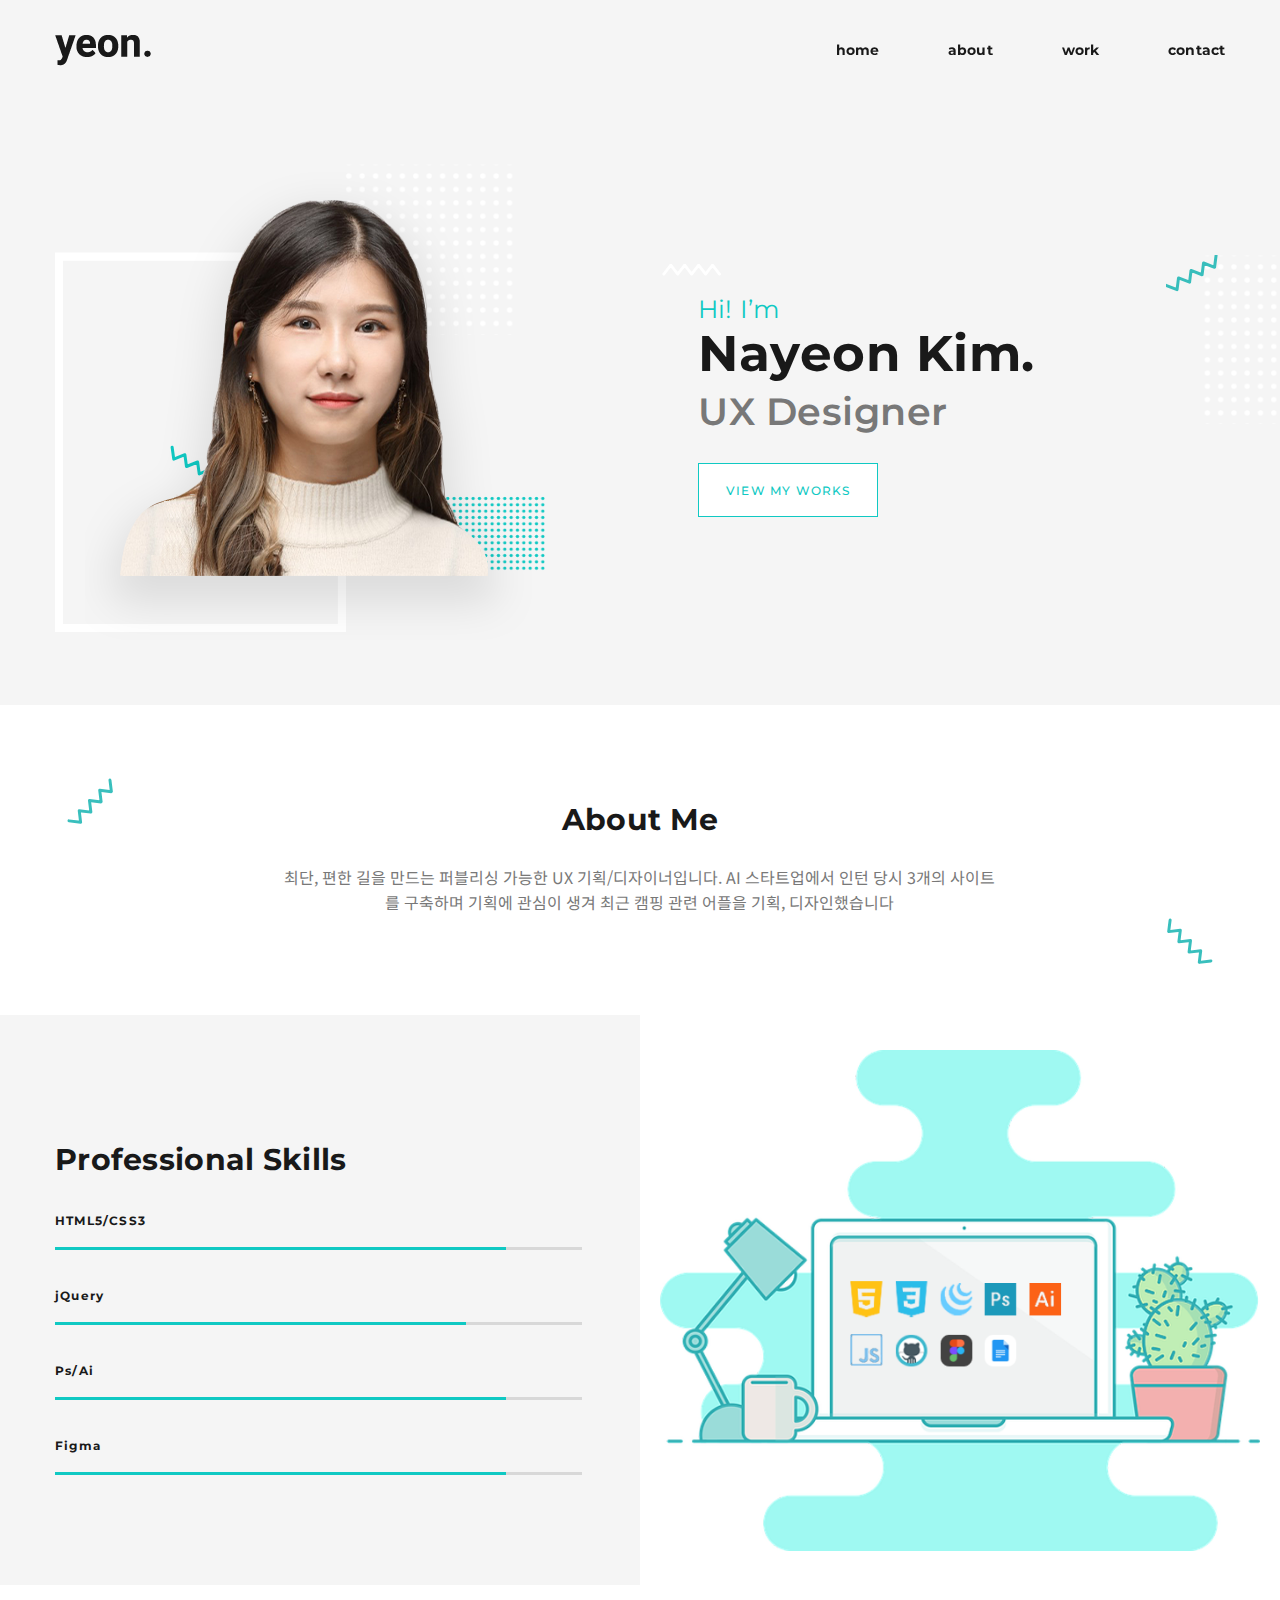
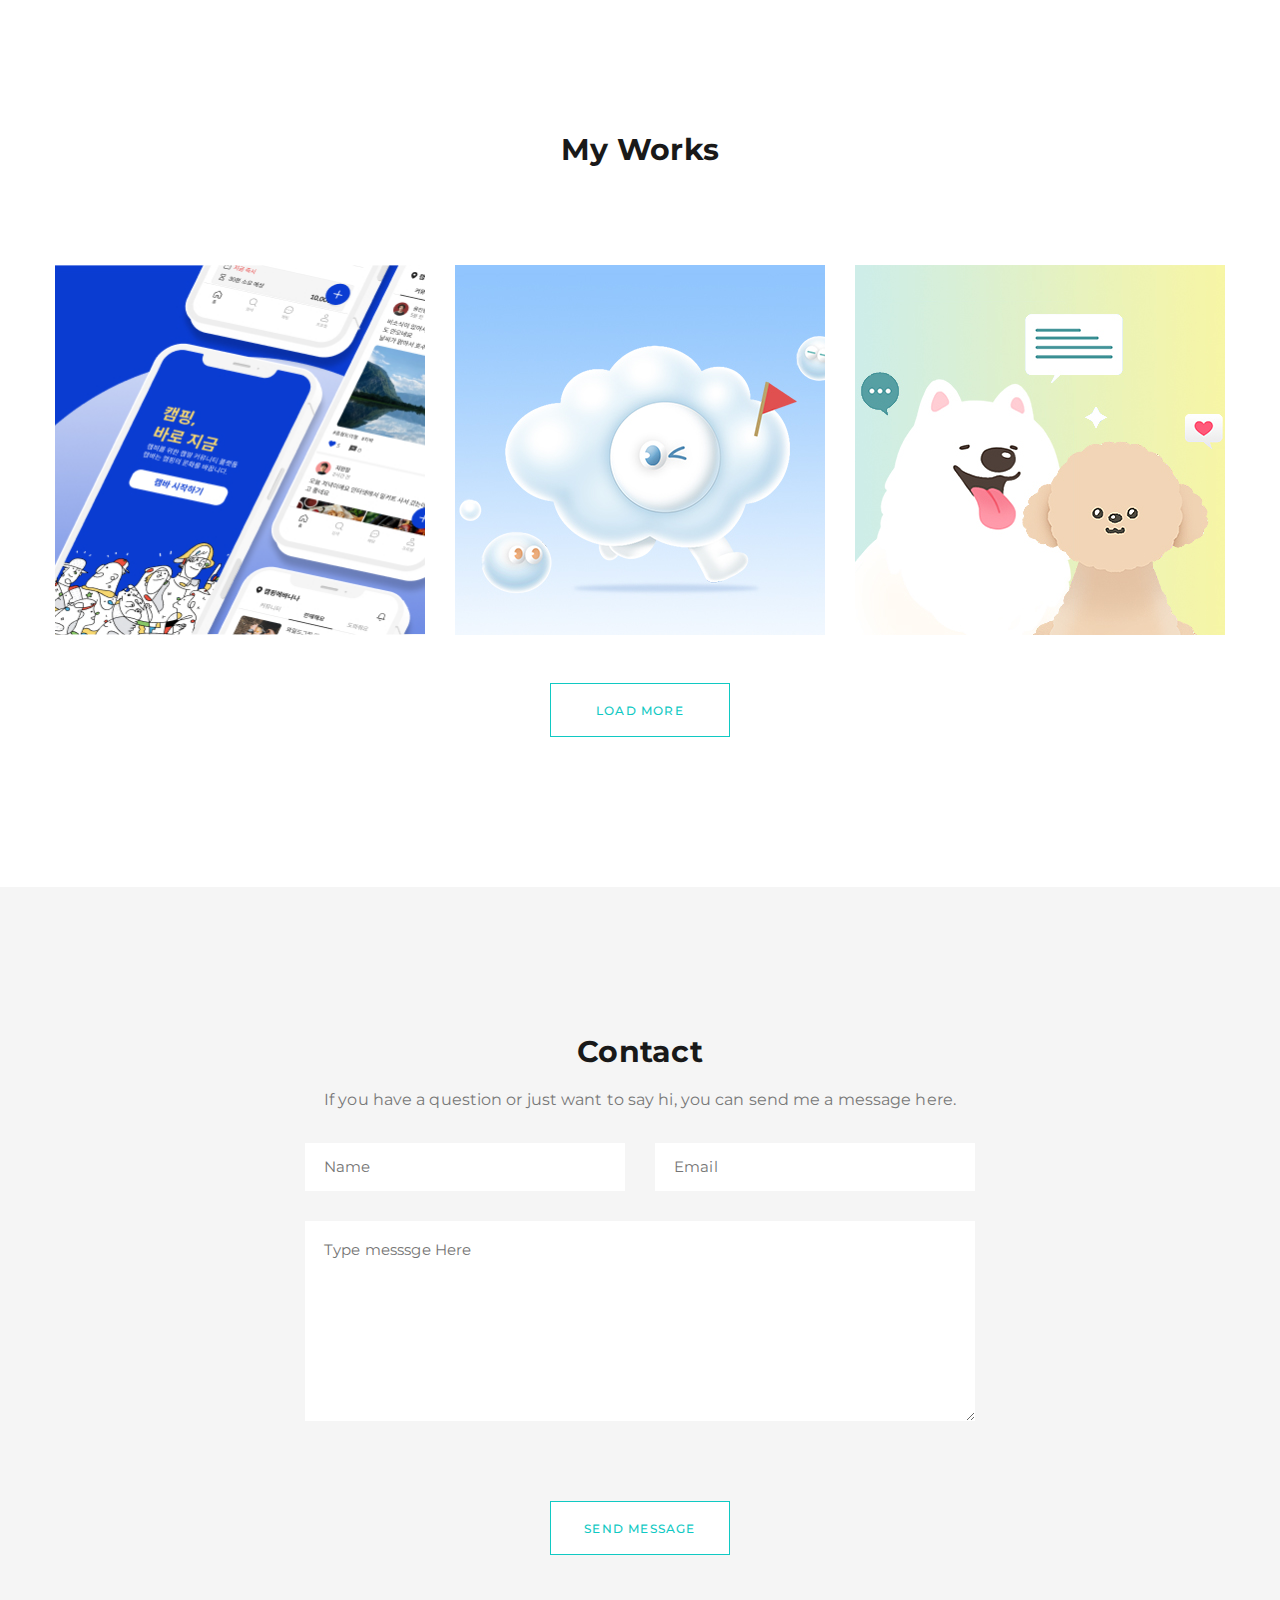
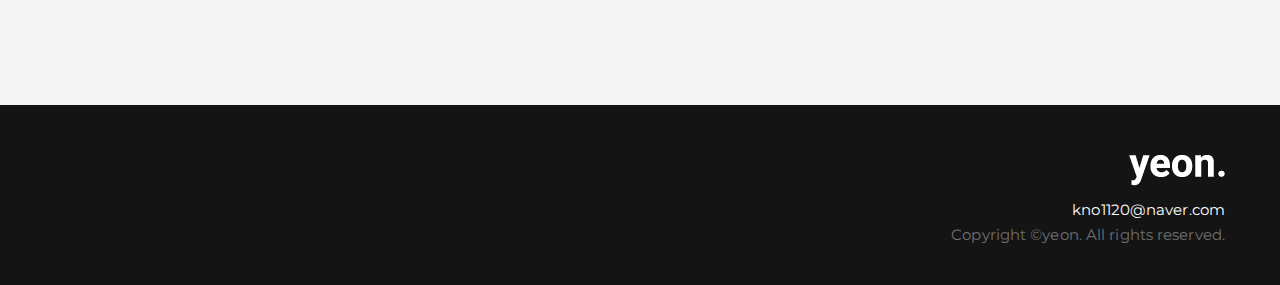
==== commit 5889fa49: "add new project" ====
--- a/index.html
+++ b/index.html
@@ -4,10 +4,11 @@
     <meta charset="UTF-8">
     <meta http-equiv="X-UA-Compatible" content="IE=edge">
     <meta name="viewport" content="width=device-width, initial-scale=1.0, shrink-to-fit=no">
+    <link href="css/reset.css" rel="stylesheet">
     <link href="css/yeon.css" rel="stylesheet">
     <script src="js/jquery-3.6.0.min.js"></script>
     <script src="js/yeon.js"></script>
-    <title>Kim Nayeon - Web publisher</title>
+    <title>Kim Nayeon - UX Designer</title>
 </head>
 <body>
     <div id="wrap">
@@ -41,9 +42,9 @@
                 <div class="text_wrap">
                     <i>Hi! I’m</i>  
                     <h2>Nayeon Kim.
-                        <span>Web Publisher</span>
+                        <span>UX Designer</span>
                     </h2>
-                    <a href="#works" class="btn btn_view">VIEW MY WORK</a>
+                    <a href="#works" class="btn btn_view">VIEW MY WORKS</a>
                 </div>
             </div>
         </div>  <!-- // visual -->
@@ -52,9 +53,8 @@
             <section id="about">
                 <div class="aboutInner">
                     <h2>About Me</h2>
-                    <p>새로운 도전을 좋아하고 시작한 것에는 책임감을 가지고 완성합니다. 
-                        시안을 똑같이 보이게끔 만드는 것에서 끝이 아니라 논리적인 구조를 정확히 마크업하고 
-                        사용성,  편의성과 접근성을 높이는 사용자 중심 코딩을 하는 웹 퍼블리셔입니다.
+                    <p>최단, 편한 길을 만드는 퍼블리싱 가능한 UX 기획/디자이너입니다.
+AI 스타트업에서 인턴 당시 3개의 사이트를 구축하며 기획에 관심이 생겨 최근 캠핑 관련 어플을 기획, 디자인했습니다
                     </p>
                 </div>
             </section>  <!-- // about -->
@@ -77,6 +77,10 @@
                                 Ps/Ai
                                 <div class="bar b3"></div>
                             </li>
+                            <li>
+                                Figma
+                                <div class="bar b3"></div>
+                            </li>
                         </ul>
                     </div>    <!-- // barWrap -->
                 </div>    <!-- // skillsInner -->
@@ -88,6 +92,16 @@
                     <ul class="clear">
                         <li class="works1">
                             <a href="#null" class="popup">
+                                <img src="img/img_works_camba.jpg" alt=캠바 이미지">
+                                <div class="text_wrap">
+                                    <i>APP</i>
+                                    <h3>캠바</h3>
+                                    <em>기획/UX디자인</em>
+                                </div>
+                            </a>
+                        </li>
+                        <li class="works2">
+                            <a href="#null" class="popup">
                                 <img src="img/img_works_bloony.jpg" alt=블루니 이미지">
                                 <div class="text_wrap">
                                     <i>Responsive Web</i>
@@ -96,7 +110,7 @@
                                 </div>
                             </a>
                         </li>
-                        <li class="works2">
+                        <li class="works3">
                             <a href="#null" class="popup">
                                 <img src="img/img_works_dearmate.jpg" alt="디어메이트 이미지">
                                 <div class="text_wrap">
@@ -106,7 +120,7 @@
                                 </div>
                             </a>
                         </li>
-                        <li class="works3">
+                        <li class="works4">
                             <a href="#null" class="popup">
                                 <img src="img/img_works_tunib.jpg" alt="튜닙 이미지">
                                 <div class="text_wrap">
@@ -116,7 +130,7 @@
                                 </div>
                             </a>
                         </li>
-                        <li class="works4">
+                        <li class="works5">
                             <a href="#null" class="popup">
                                 <img src="img/img_works_ferrero.jpg" alt="페레로로쉐 이미지">
                                 <div class="text_wrap">
@@ -126,7 +140,7 @@
                                 </div>
                             </a>
                         </li>
-                        <li class="works5">
+                        <li class="works6">
                             <a href="#null" class="popup">
                                 <img src="img/img_works_cjw.jpg" alt="청정원 이미지">
                                 <div class="text_wrap">
@@ -136,7 +150,7 @@
                                 </div>
                             </a>
                         </li>
-                        <li class="works6">
+                        <li class="works7">
                             <a href="#null" class="popup">
                                 <img src="img/img_works_portfolio.jpg" alt="포트폴리오 이미지">
                                 <div class="text_wrap">
@@ -190,8 +204,31 @@
 
     <!-- My Works details modal-->
    
-
     <div class="view_layer works1 hide">
+        <div class="layerInner">
+            <div class="view_contents">
+                <div class="img_wrap"><img src="img/img_wsdetail_camba.jpg" alt="캠바 이미지"></div>
+                <article class="text_wrap">
+                    <h3>CamBa</h3>
+                    <i>기획/UX디자인</i>
+                    <p>
+                        캠바는 각 캠핑장마다 커뮤니티 공간을 제공하여 간편하게 캠핑장안에서 1:1 중고거래와 원하는 도움 요청으로 캠핑의 모든 경험에서 느끼는 불편함을 한번에 해결할 수 있는 클라우드 기반 캠핑 C2C 플랫폼으로,
+                        사용자 분석 후 모바일 앱 서비스 기획, User Experience/User Interface를 설계했습니다.
+                    </p>
+                    <ul class="info">
+                        <li>타입: <span>어플</span></li>
+                        <li>기여도: <span>기획, 디자인 50%</span></li>
+                    </ul>
+                    <div class="btn_wrap">
+                        <a href="pdf/캠바_포트폴리오.pdf" class="btn btn_site" target="_blank" title="새 창">VIEW DETAILS</a>
+                    </div>
+                </article>
+            </div>  <!-- // view_contents -->
+            <button class="btn_close"><span class="blind">닫기</span></button>
+        </div>    
+    </div>  <!-- // view_layer bloony -->
+
+    <div class="view_layer works2 hide">
         <div class="layerInner">
             <div class="view_contents">
                 <div class="img_wrap"><img src="img/img_wsdetail_bloony.png" alt="블루니 디스플레이별 이미지"></div>
@@ -208,6 +245,7 @@
                     </ul>
                     <div class="btn_wrap">
                         <a href="https://bloony.ai/" class="btn btn_site" target="_blank" title="새 창">VIEW SITE</a>
+                        <span>(이후 업데이트됨)</span>
                     </div>
                 </article>
             </div>  <!-- // view_contents -->
@@ -215,7 +253,7 @@
         </div>    
     </div>  <!-- // view_layer bloony -->
 
-    <div class="view_layer works2 hide">
+    <div class="view_layer works3 hide">
         <div class="layerInner">
             <div class="view_contents">
                 <div class="img_wrap"><img src="img/img_wsdetail_dearmate.png" alt="디어메이트 디스플레이별 이미지"></div>
@@ -223,8 +261,7 @@
                     <h3>Dearmate</h3>
                     <i>Build</i>
                     <p>
-                        강아지 챗봇을 소개하는 사이트로, 채팅 올라가는 효과와 다양한 mbti의 
-                        챗봇이 출시 예정임을 알리는 카드를 랜덤재생하고 호버시 뒤집을 수 
+                        강아지 챗봇을 소개하는 사이트로, 채팅 올라가는 효과와 다양한 챗봇들이 출시 예정임을 알리는 카드를 랜덤재생하고 호버시 뒤집을 수 
                         있도록 해 재미를 더 했습니다.
                     </p>
                     <ul class="info">
@@ -232,8 +269,8 @@
                         <li>기여도: <span>퍼블리싱 90%</span></li>
                     </ul>
                     <div class="btn_wrap">
-                        <!--<a href="#" class="btn btn_site" target="_blank" title="새 창">VIEW SITE</a>-->
-                        <span>(아직 런칭 이전)</span>
+                        <a href="https://www.dearmate.ai/" class="btn btn_site" target="_blank" title="새 창">VIEW SITE</a>
+                        <span>(이후 업데이트됨)</span>
                     </div>
                 </article>
             </div>  <!-- // view_contents -->
@@ -241,7 +278,7 @@
         </div>    
     </div>  <!-- // view_layer dearmate -->
 
-    <div class="view_layer works3 hide">
+    <div class="view_layer works4 hide">
         <div class="layerInner">
             <div class="view_contents">
                 <div class="img_wrap"><img src="img/img_wsdetail_tunib.png" alt="튜닙" 디스플레이별 이미지"></div>
@@ -267,7 +304,7 @@
         </div>    
     </div>  <!-- // view_layer tunib -->
 
-    <div class="view_layer works4">
+    <div class="view_layer works5">
         <div class="layerInner">
             <div class="view_contents">
                 <div class="img_wrap"><img src="img/img_wsdetail_ferrero.png" alt="페레로로쉐 디스플레이별 이미지"></div>
@@ -292,7 +329,7 @@
         </div>     <!-- // layerInner -->
     </div>  <!-- // view_layer ferrero -->
     
-    <div class="view_layer works5 hide">
+    <div class="view_layer works6 hide">
         <div class="layerInner">
             <div class="view_contents">
                 <div class="img_wrap"><img src="img/img_wsdetail_cjw.png" alt="청정원 디스플레이별 이미지"></div>
@@ -313,7 +350,7 @@
         </div>
     </div>  <!-- // view_layer 청정원 -->
 
-    <div class="view_layer works6 hide">
+    <div class="view_layer works7 hide">
         <div class="layerInner">
             <div class="view_contents">
                 <div class="img_wrap"><img src="img/img_wsdetail_portfolio.png" alt="포트폴리오 디스플레이별 이미지"></div>
--- a/css/yeon.css
+++ b/css/yeon.css
@@ -1,46 +1,4 @@
-﻿@charset "utf-8";
-
-@import url('https://fonts.googleapis.com/css2?family=Montserrat:wght@400;500;600;700&display=swap');
-@import url('https://fonts.googleapis.com/css2?family=Noto+Sans+KR:wght@400;500;700&display=swap');
-
-/* reset */
-html, body, p, div, h1, h2, h3, h4, h5, h6, ul, ol, li, dl, dt, dd, table, th, tr, td, form, fieldset, input, button, label, legend, textarea, select, header, footer, main, aside, nav, section, article, figure, a, span, strong, em, b, i, address {
-    margin:0; 
-    padding:0; 
-    box-sizing:border-box;
-}
-html {
-    font-size:0.625em;
-    color:#191919;
-    scroll-behavior:smooth;
-    scroll-padding-top:60px;
-}
-body, h1, h2, h3, h4, h5, h6, button {
-    font-family:'Montserrat', 'Noto Sans KR', '돋움', dotum, sans-serif;
-    letter-spacing:0.01em;
-    line-height:1;
-}
-ul, ol, li {list-style:none;} 
-a {text-decoration:none;}
-img, fieldset {
-    border:none;
-    vertical-align:middle;
-}
-strong, em, b, i, address, cite {
-    font-weight:normal;
-    font-style:normal;
-}
-table {border-collapse:collapse;}
-button {
-    border:none;
-    background-color:transparent;
-    cursor:pointer;
-}
-form {
-    font-size: 0; /*input 사이 margin */
-}
-
-
+﻿
 /* common */
 .hide {display: none;}
 .blind {
@@ -1083,7 +1041,7 @@
     .skills_left {
         width:50%;
         height:570px;
-        padding-top:161px;
+        padding-top:130px;
     }
     .skills_left h2 {
         font-size:2.9rem;
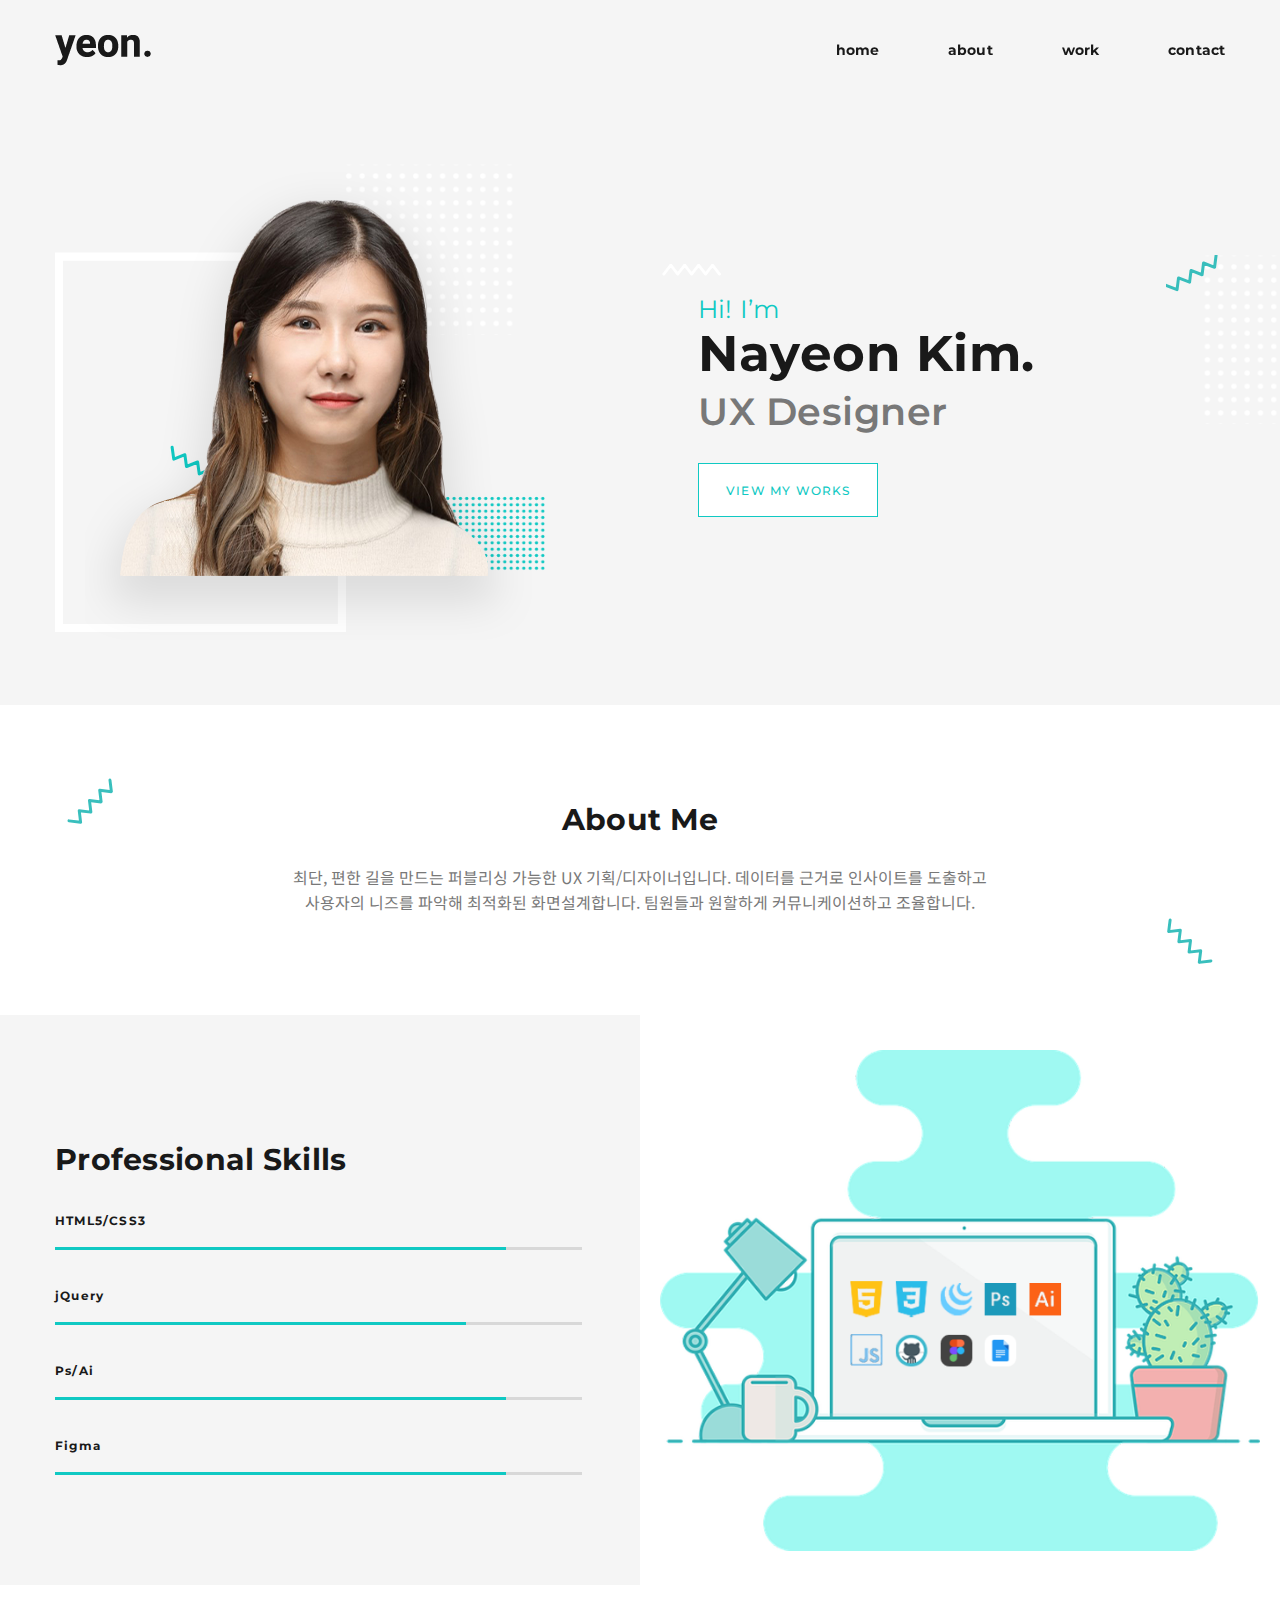
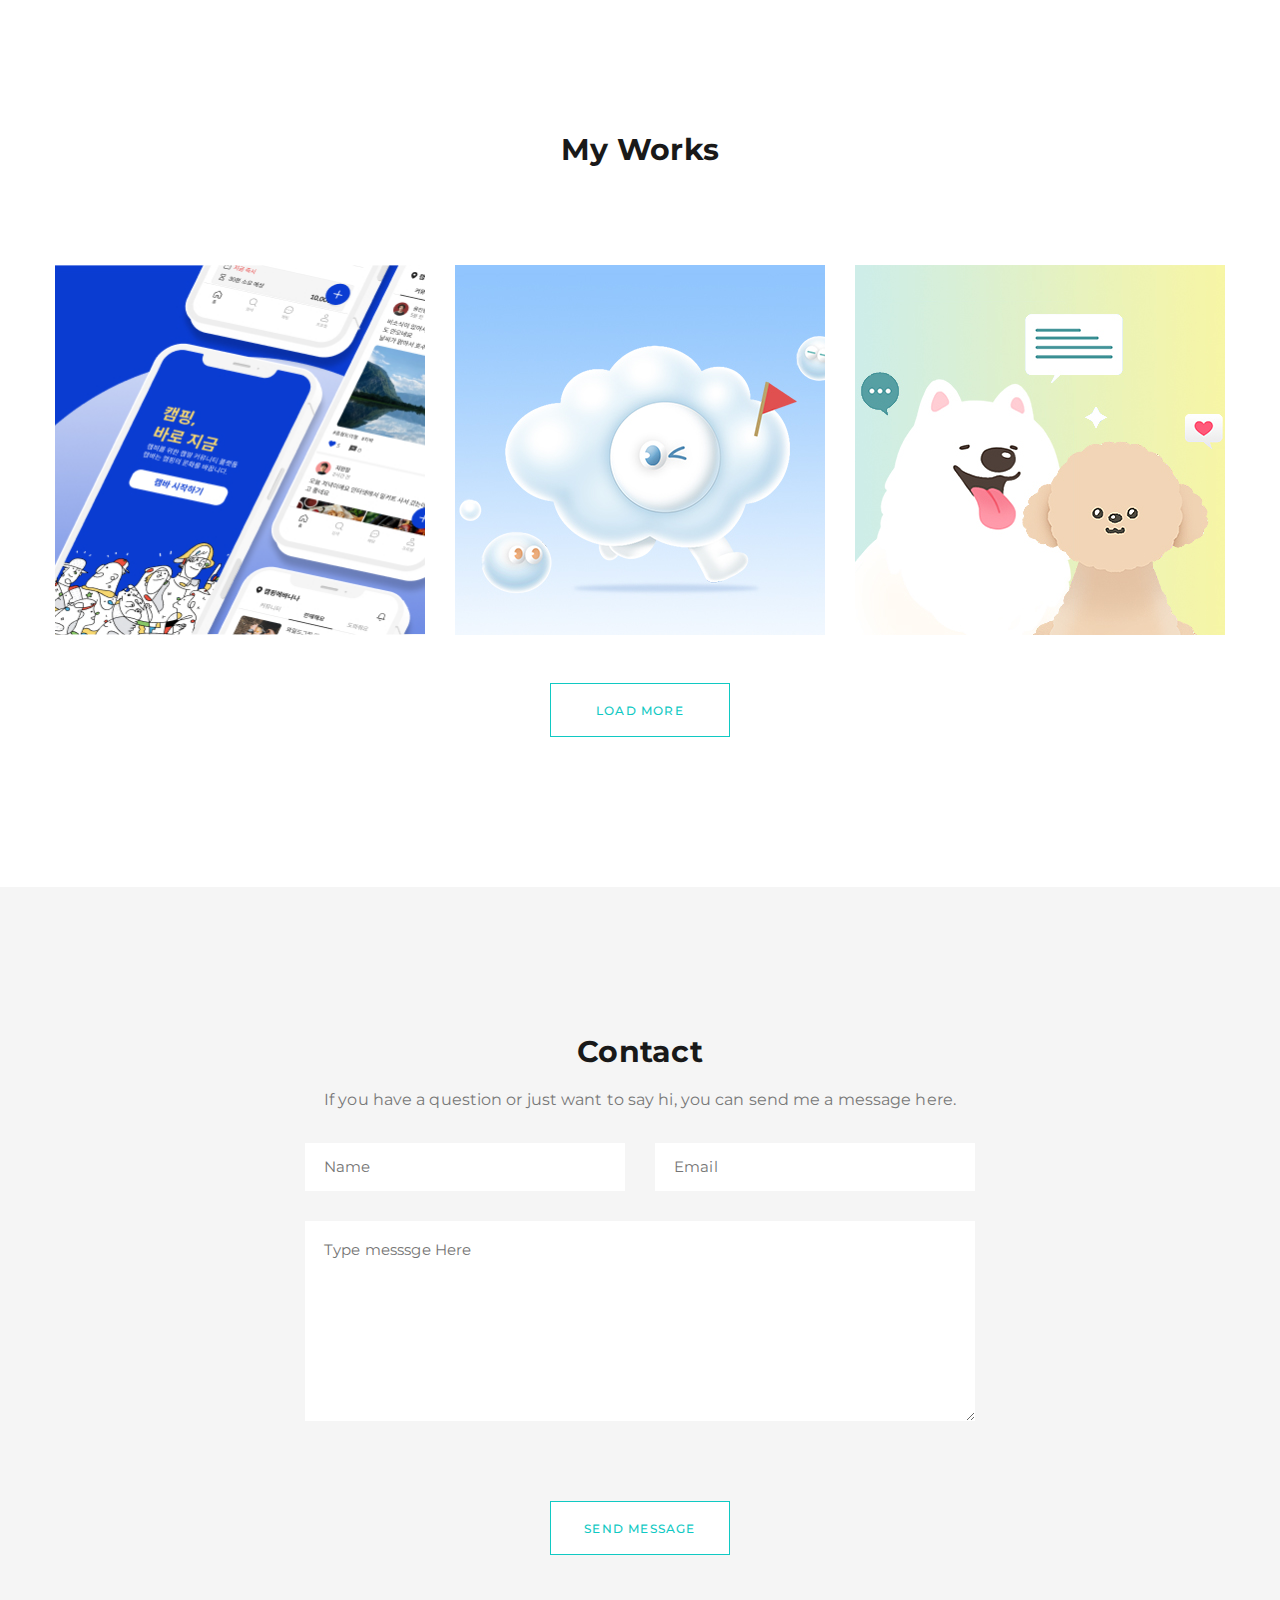
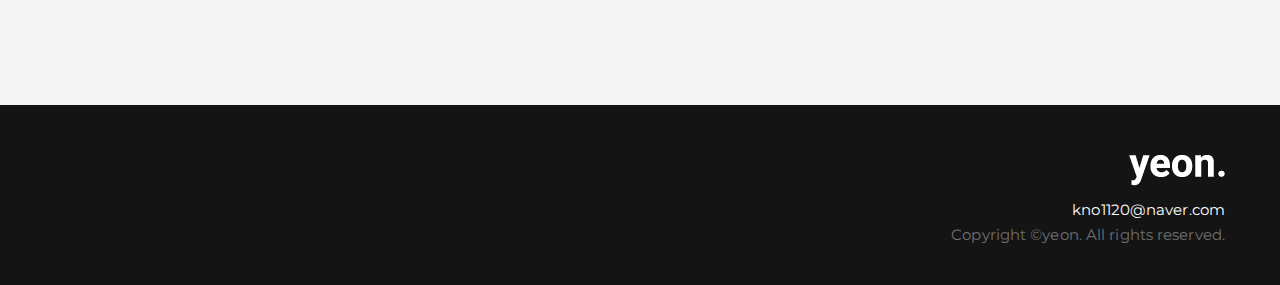
==== commit e0770ff1: "edit text of about me and fix js" ====
--- a/index.html
+++ b/index.html
@@ -54,7 +54,8 @@
                 <div class="aboutInner">
                     <h2>About Me</h2>
                     <p>최단, 편한 길을 만드는 퍼블리싱 가능한 UX 기획/디자이너입니다.
-AI 스타트업에서 인턴 당시 3개의 사이트를 구축하며 기획에 관심이 생겨 최근 캠핑 관련 어플을 기획, 디자인했습니다
+                        데이터를 근거로 인사이트를 도출하고 사용자의 니즈를 파악해 최적화된 화면설계합니다.
+                        팀원들과 원할하게 커뮤니케이션하고 조율합니다.
                     </p>
                 </div>
             </section>  <!-- // about -->
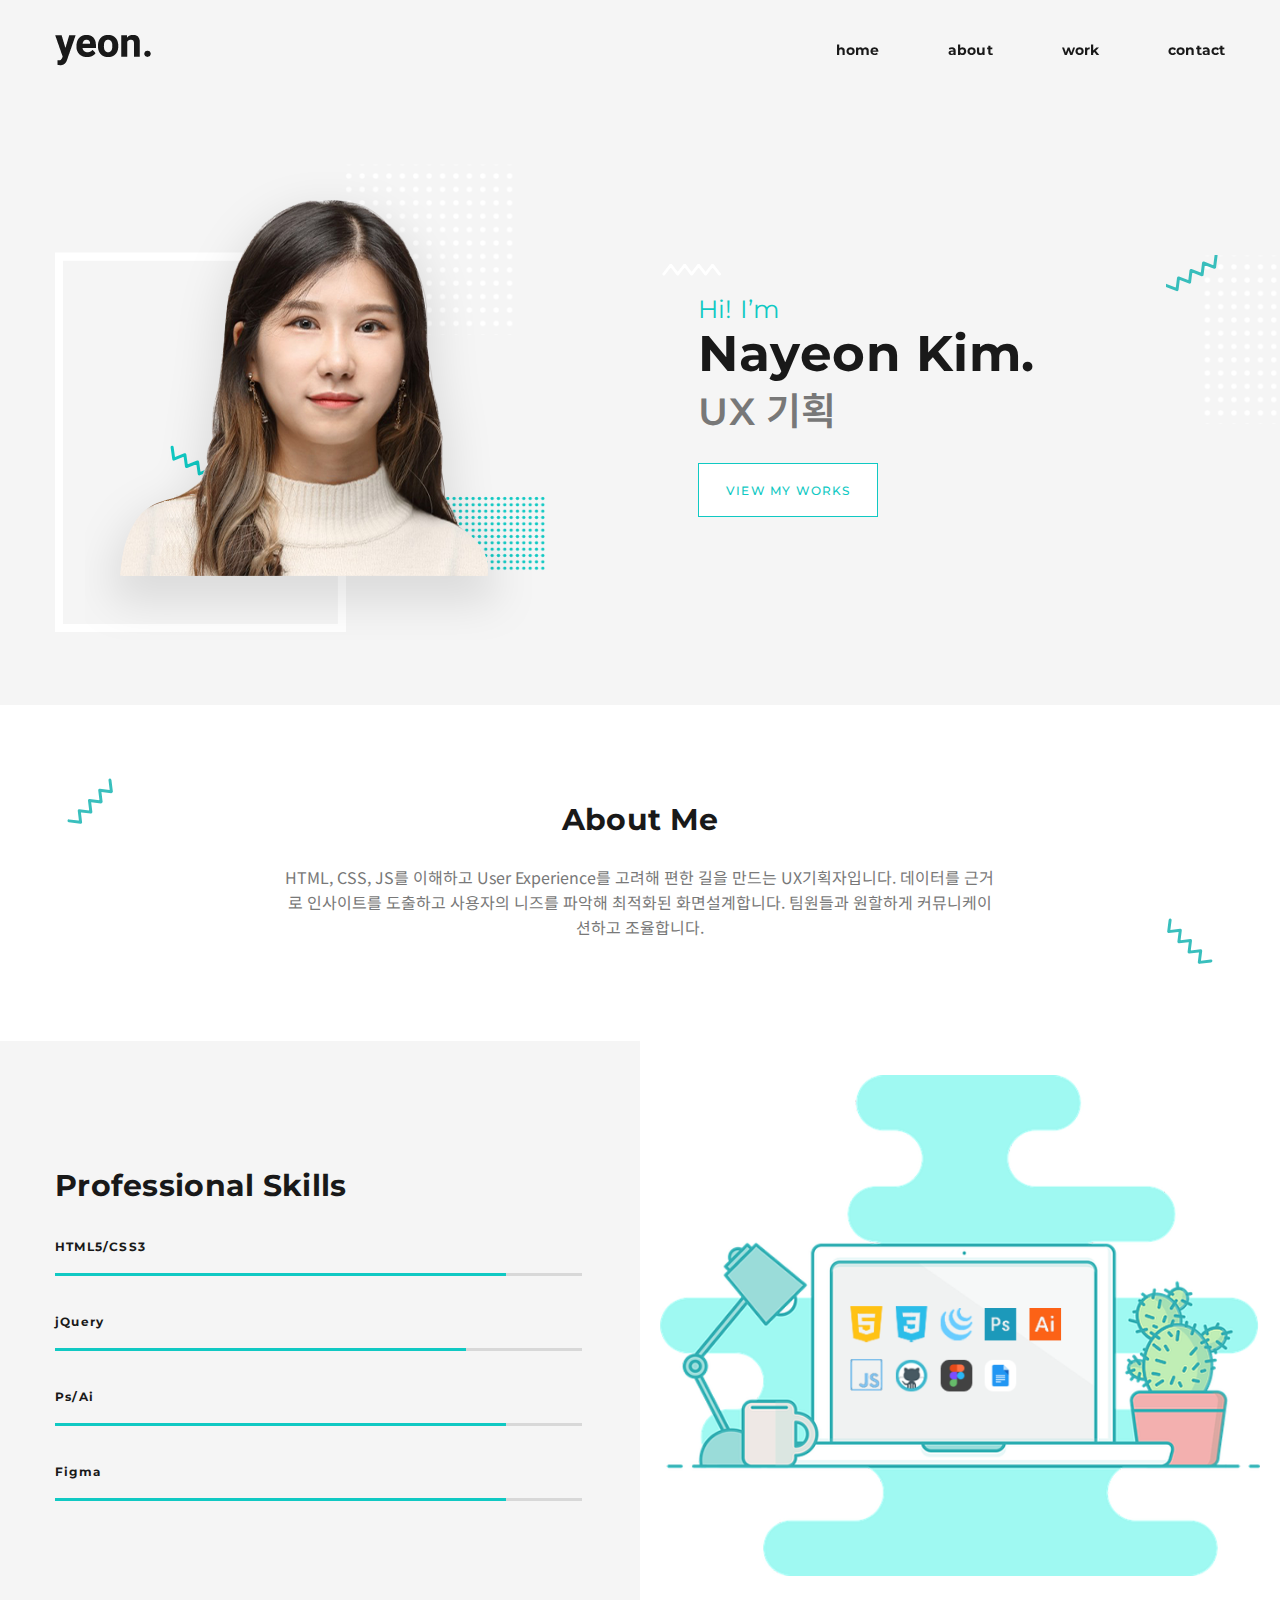
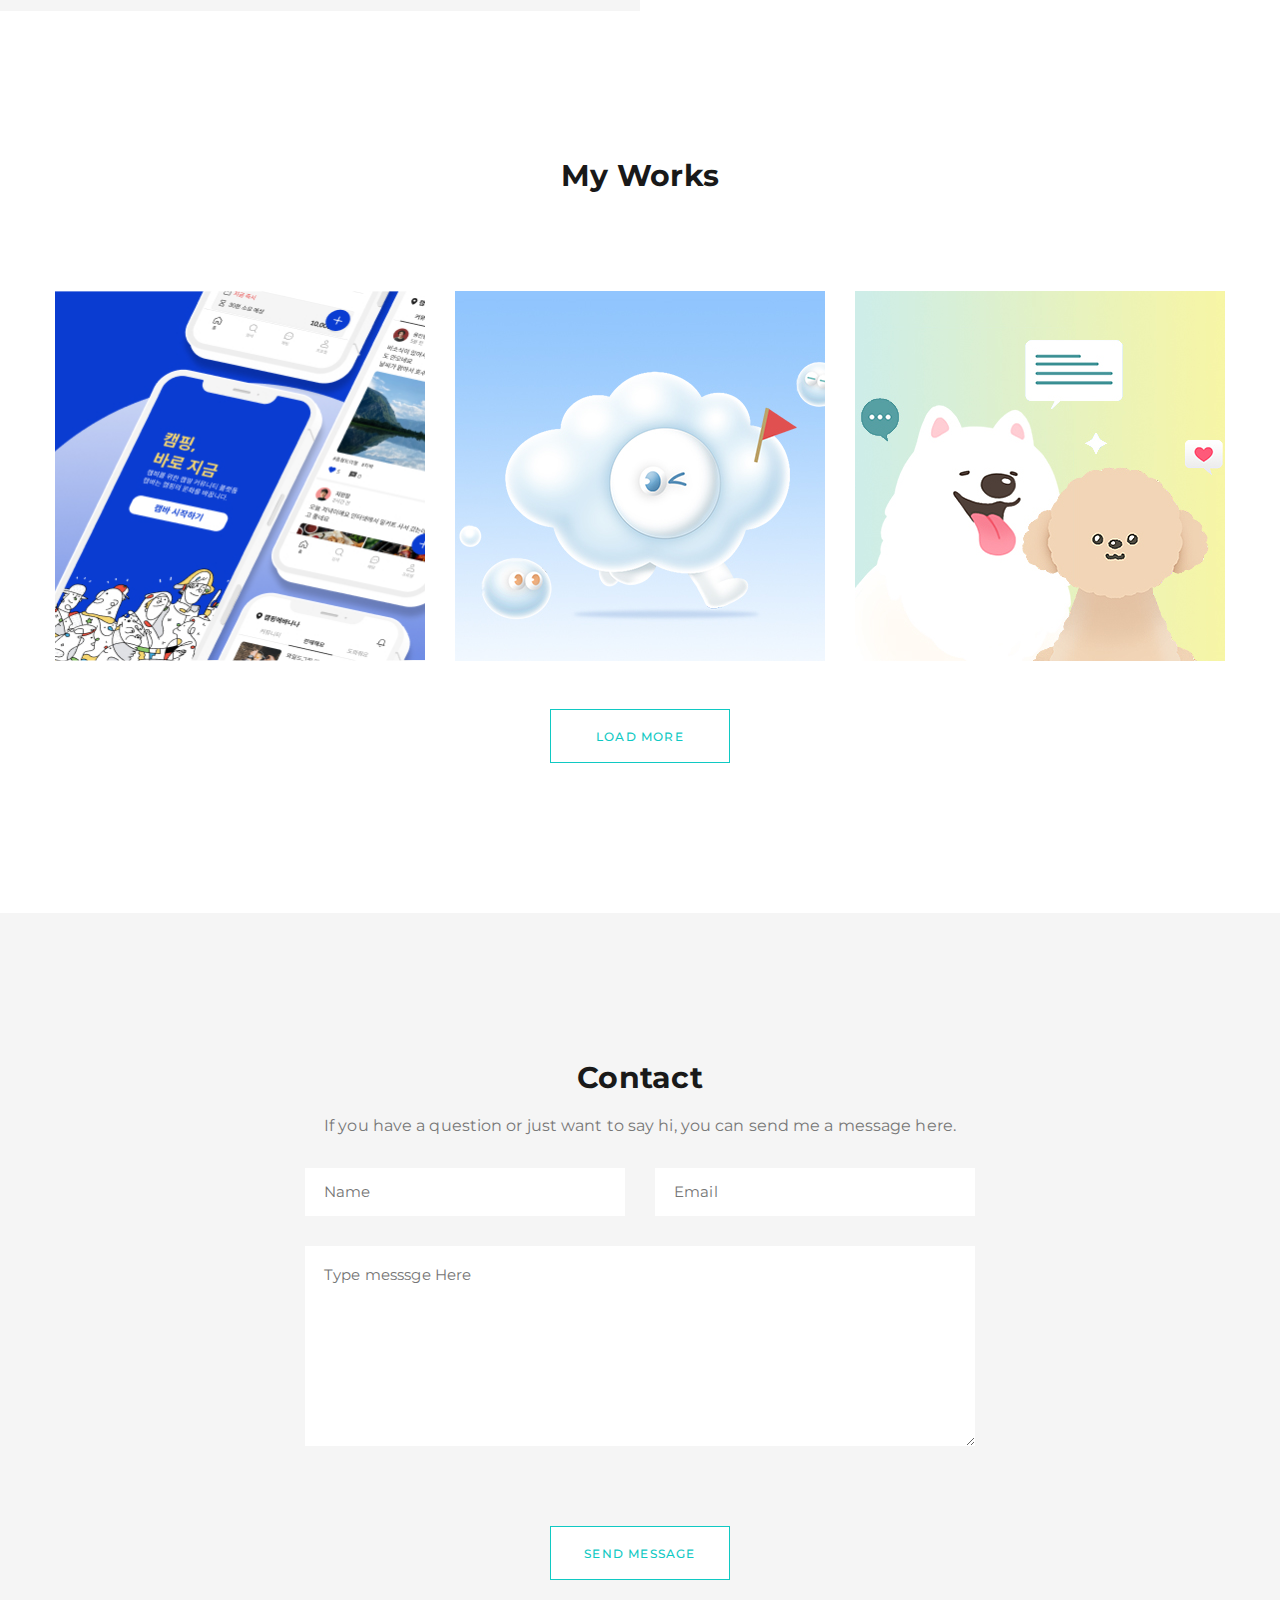
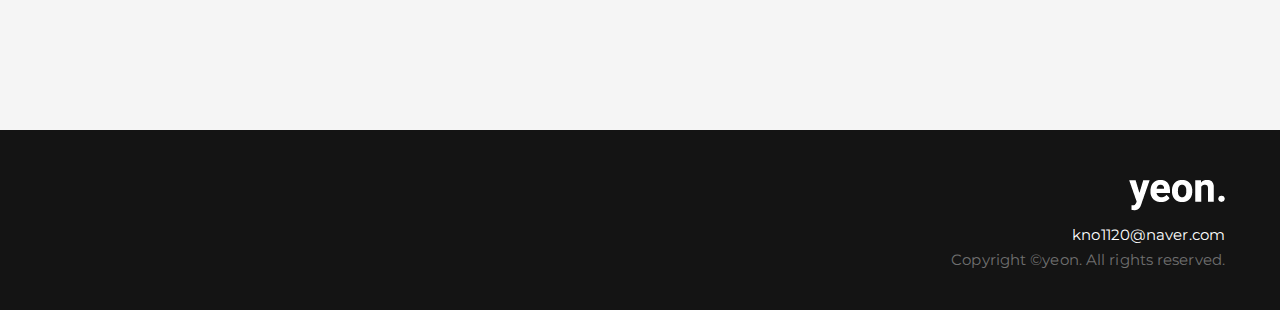
==== commit ae0a41f8: "change text" ====
--- a/index.html
+++ b/index.html
@@ -42,7 +42,7 @@
                 <div class="text_wrap">
                     <i>Hi! I’m</i>  
                     <h2>Nayeon Kim.
-                        <span>UX Designer</span>
+                        <span>UX 기획</span>
                     </h2>
                     <a href="#works" class="btn btn_view">VIEW MY WORKS</a>
                 </div>
@@ -53,7 +53,7 @@
             <section id="about">
                 <div class="aboutInner">
                     <h2>About Me</h2>
-                    <p>최단, 편한 길을 만드는 퍼블리싱 가능한 UX 기획/디자이너입니다.
+                    <p>HTML, CSS, JS를 이해하고 User Experience를 고려해 편한 길을 만드는 UX기획자입니다.
                         데이터를 근거로 인사이트를 도출하고 사용자의 니즈를 파악해 최적화된 화면설계합니다.
                         팀원들과 원할하게 커뮤니케이션하고 조율합니다.
                     </p>
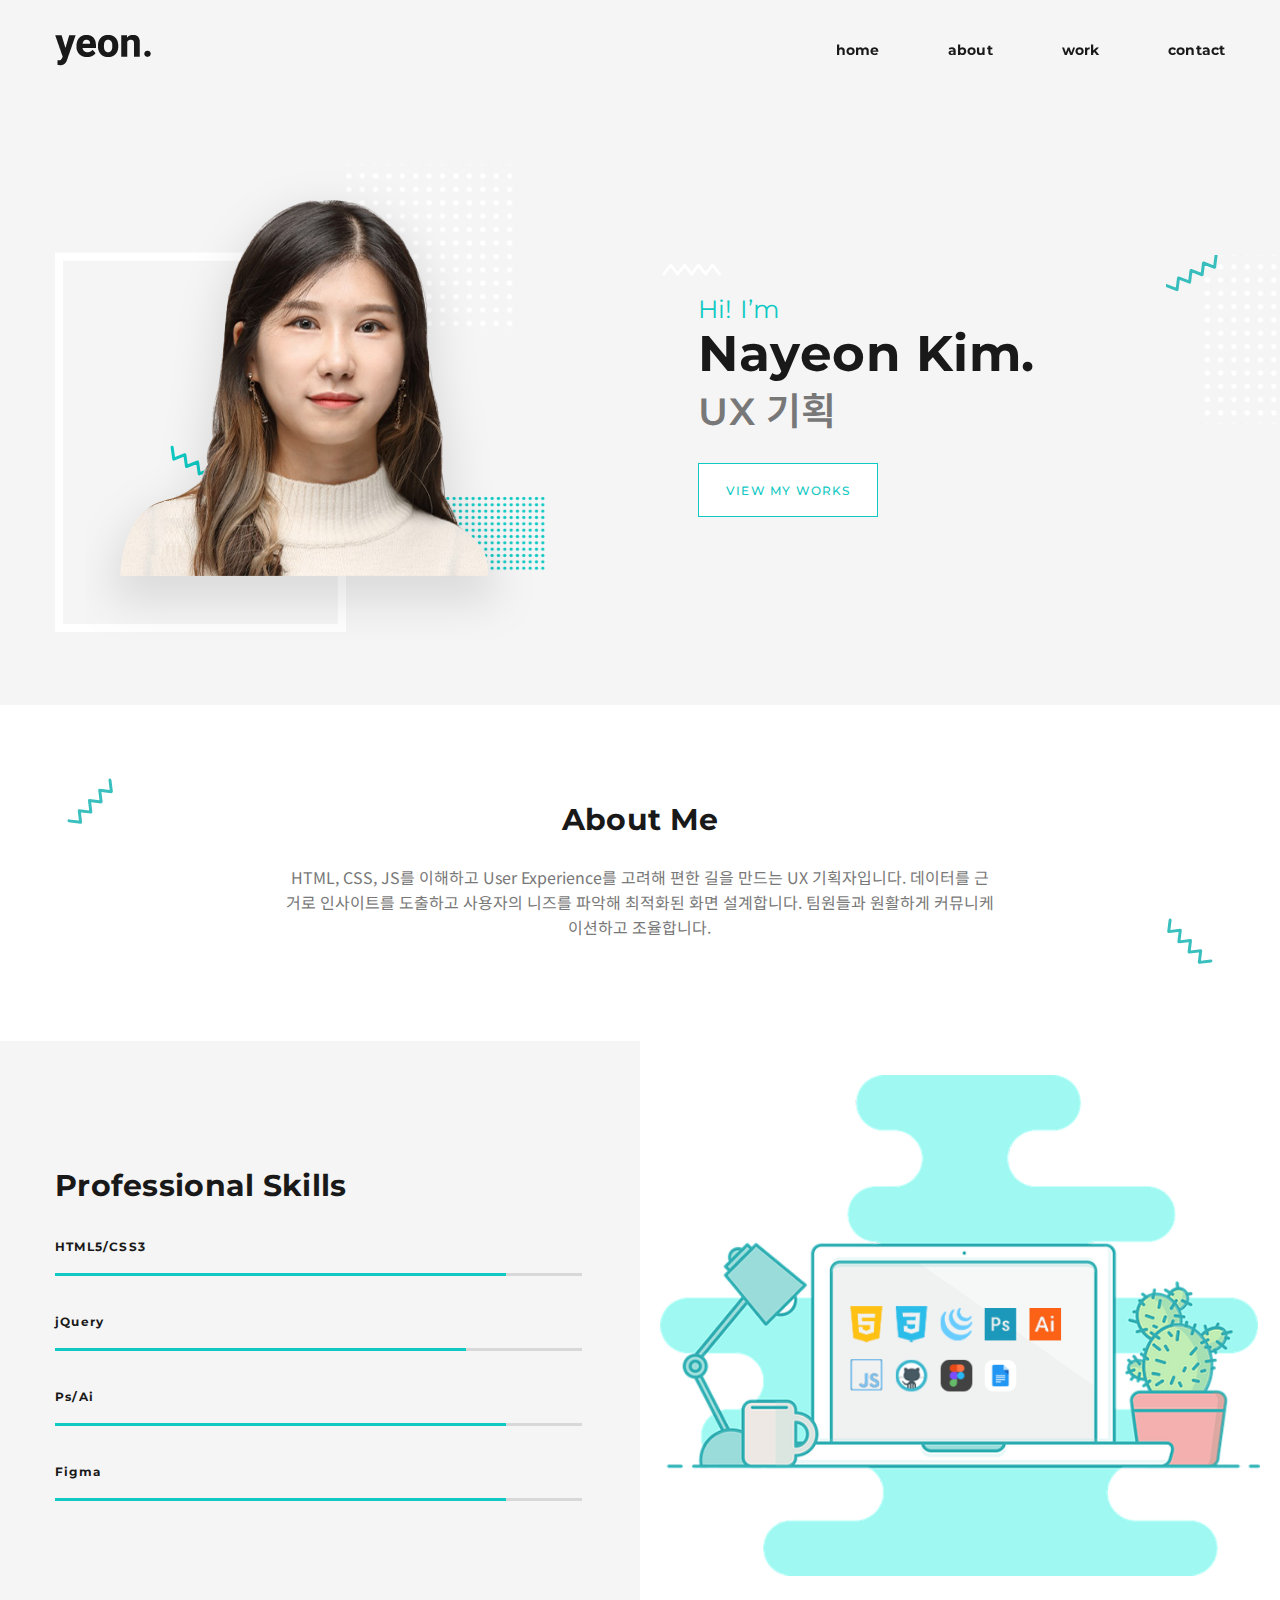
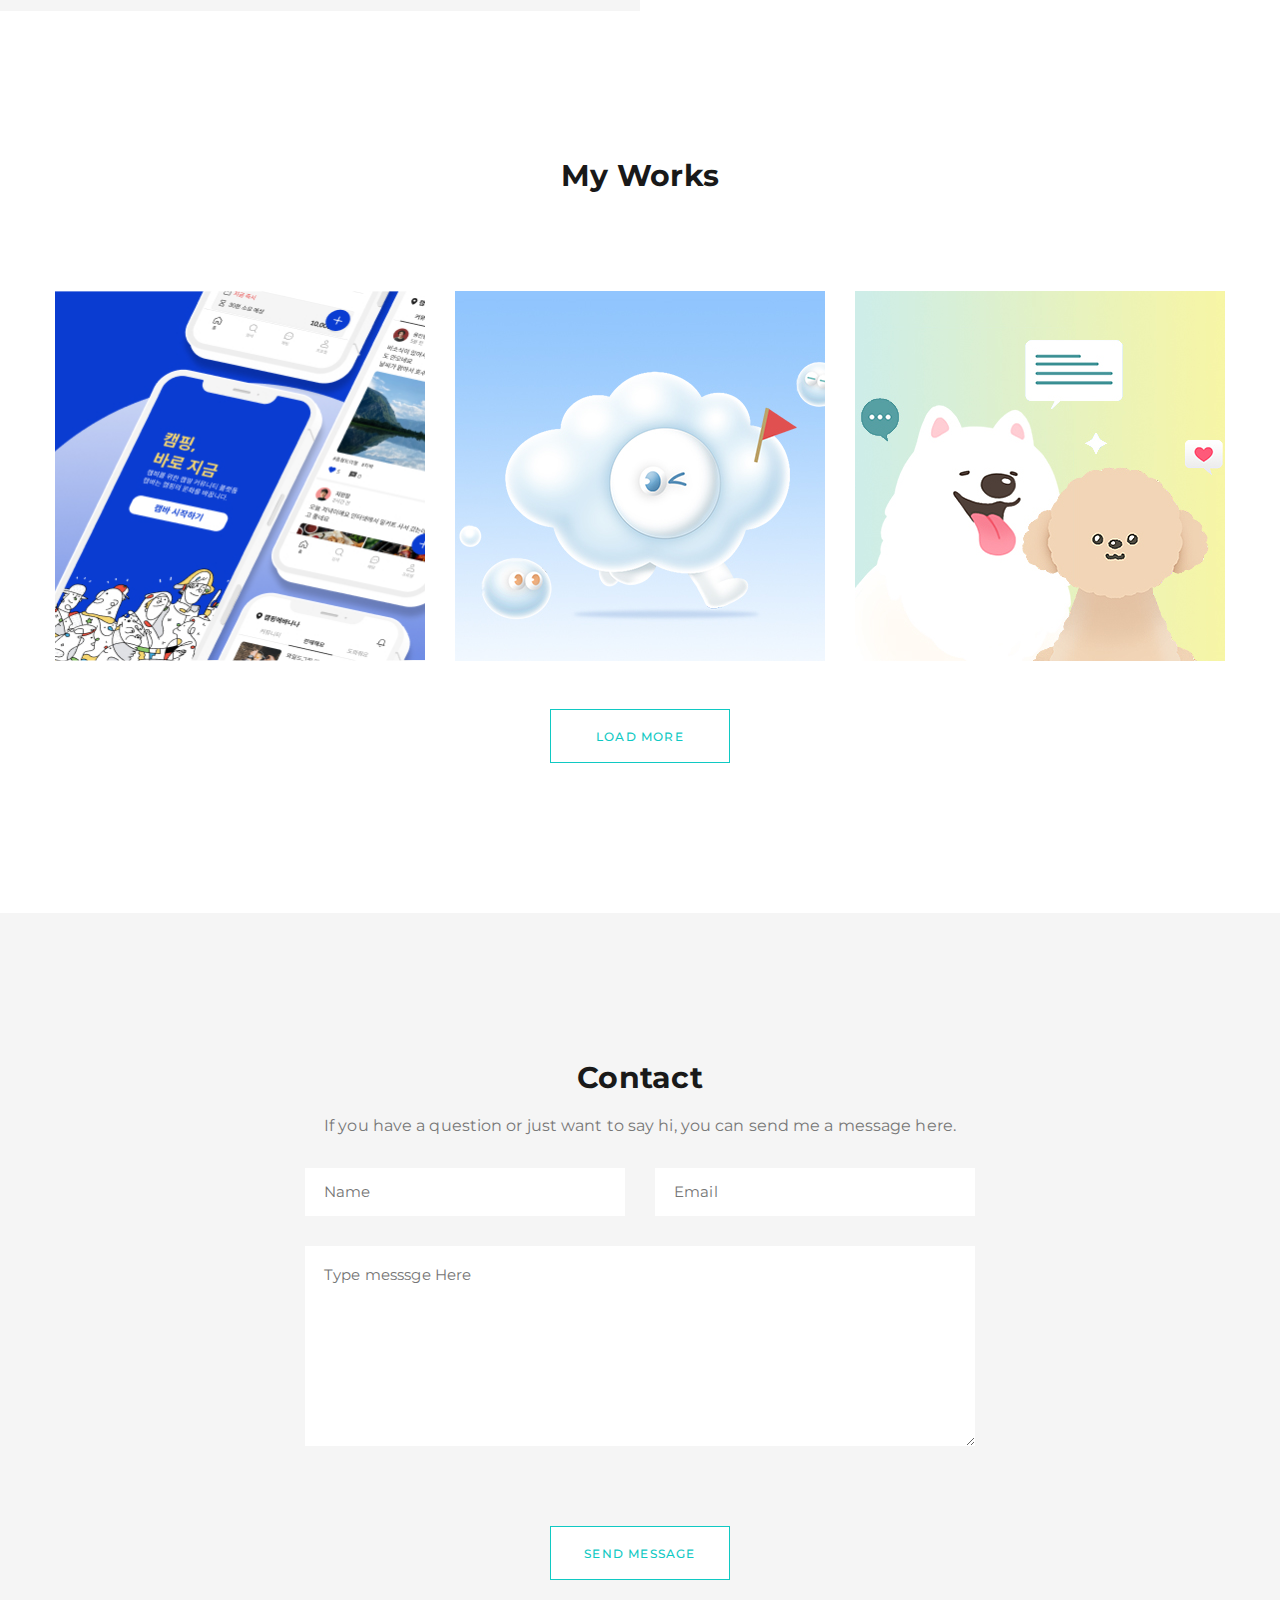
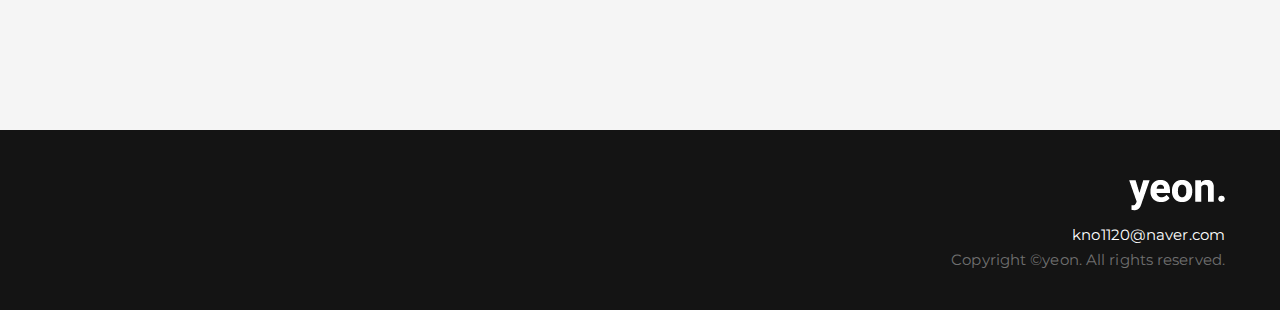
==== commit d588bb6a: "typo and view layer" ====
--- a/index.html
+++ b/index.html
@@ -8,7 +8,7 @@
     <link href="css/yeon.css" rel="stylesheet">
     <script src="js/jquery-3.6.0.min.js"></script>
     <script src="js/yeon.js"></script>
-    <title>Kim Nayeon - UX Designer</title>
+    <title>Kim Nayeon - UX 기획</title>
 </head>
 <body>
     <div id="wrap">
@@ -53,9 +53,9 @@
             <section id="about">
                 <div class="aboutInner">
                     <h2>About Me</h2>
-                    <p>HTML, CSS, JS를 이해하고 User Experience를 고려해 편한 길을 만드는 UX기획자입니다.
-                        데이터를 근거로 인사이트를 도출하고 사용자의 니즈를 파악해 최적화된 화면설계합니다.
-                        팀원들과 원할하게 커뮤니케이션하고 조율합니다.
+                    <p>HTML, CSS, JS를 이해하고 User Experience를 고려해 편한 길을 만드는 UX 기획자입니다.
+                        데이터를 근거로 인사이트를 도출하고 사용자의 니즈를 파악해 최적화된 화면 설계합니다.
+                        팀원들과 원활하게 커뮤니케이션하고 조율합니다.
                     </p>
                 </div>
             </section>  <!-- // about -->
@@ -213,14 +213,14 @@
                     <h3>CamBa</h3>
                     <i>기획/UX디자인</i>
                     <p>
-                        캠바는 각 캠핑장마다 커뮤니티 공간을 제공하여 간편하게 캠핑장안에서 1:1 중고거래와 원하는 도움 요청으로 캠핑의 모든 경험에서 느끼는 불편함을 한번에 해결할 수 있는 클라우드 기반 캠핑 C2C 플랫폼으로,
+                        캠바는 각 캠핑장마다 커뮤니티 공간을 제공하여 간편하게 캠핑장안에서 1:1 중고거래와 원하는 도움 요청으로 캠핑의 모든 경험에서 느끼는 불편함을 한번에 해결할 수 있는 클라우드 기반 캠핑 C2C 플랫폼입니다. 
                         사용자 분석 후 모바일 앱 서비스 기획, User Experience/User Interface를 설계했습니다.
                     </p>
                     <ul class="info">
                         <li>타입: <span>어플</span></li>
                         <li>기여도: <span>기획, 디자인 50%</span></li>
                     </ul>
-                    <div class="btn_wrap">
+                    <div class="btn_wrap clear">
                         <a href="pdf/캠바_포트폴리오.pdf" class="btn btn_site" target="_blank" title="새 창">VIEW DETAILS</a>
                     </div>
                 </article>
--- a/css/yeon.css
+++ b/css/yeon.css
@@ -491,24 +491,22 @@
 .view_layer .view_contents {
     width:96%;
     height:86%;
-    margin:50px auto;
+    margin:10% auto;
     overflow-y:auto;
 }
 .view_layer .img_wrap {
     width:100%;
-    height:250px;
     background-color:#fff;
     overflow:hidden;
 }
 .view_layer .img_wrap img {
     width:300px;
     margin-left:50%;
-    margin-top:20px;
     transform:translateX(-50%);
 }
 .view_layer .text_wrap {
     width:100%;
-    padding:30px 8% 0;
+    padding:50px 8% 0;
 }
 .view_layer .text_wrap h3 {
     font-size:2rem;
@@ -815,15 +813,11 @@
     }
     .view_layer .view_contents {
         height:84%;
-        margin-top:70px;
         overflow-y:auto;
     }
-    .view_layer .img_wrap {
-        height:450px;
-    }
+ 
     .view_layer .img_wrap img {
         width:600px;
-        margin-top:30px;
     }
     .view_layer .text_wrap {
         padding-top:70px;
@@ -1146,9 +1140,11 @@
         max-height:885px;
     }
     .view_layer .view_contents {
-        position:relative;
+        display:flex;
         width:96%;
-        height:86%;
+        height:auto;
+        margin-top:7%;
+        margin-bottom:7%;
     }
     .view_layer .img_wrap {
         width:65.6%;
@@ -1157,11 +1153,8 @@
         width:580px;
     }
     .view_layer .text_wrap {
-        position:absolute;
-        top:0;
-        right:0;
         width:34.4%;
-        padding:50px 2.6% 0;
+        padding:2% 2.6% 0;
     }
     .view_layer .text_wrap h3 {
         font-size:2.9rem;
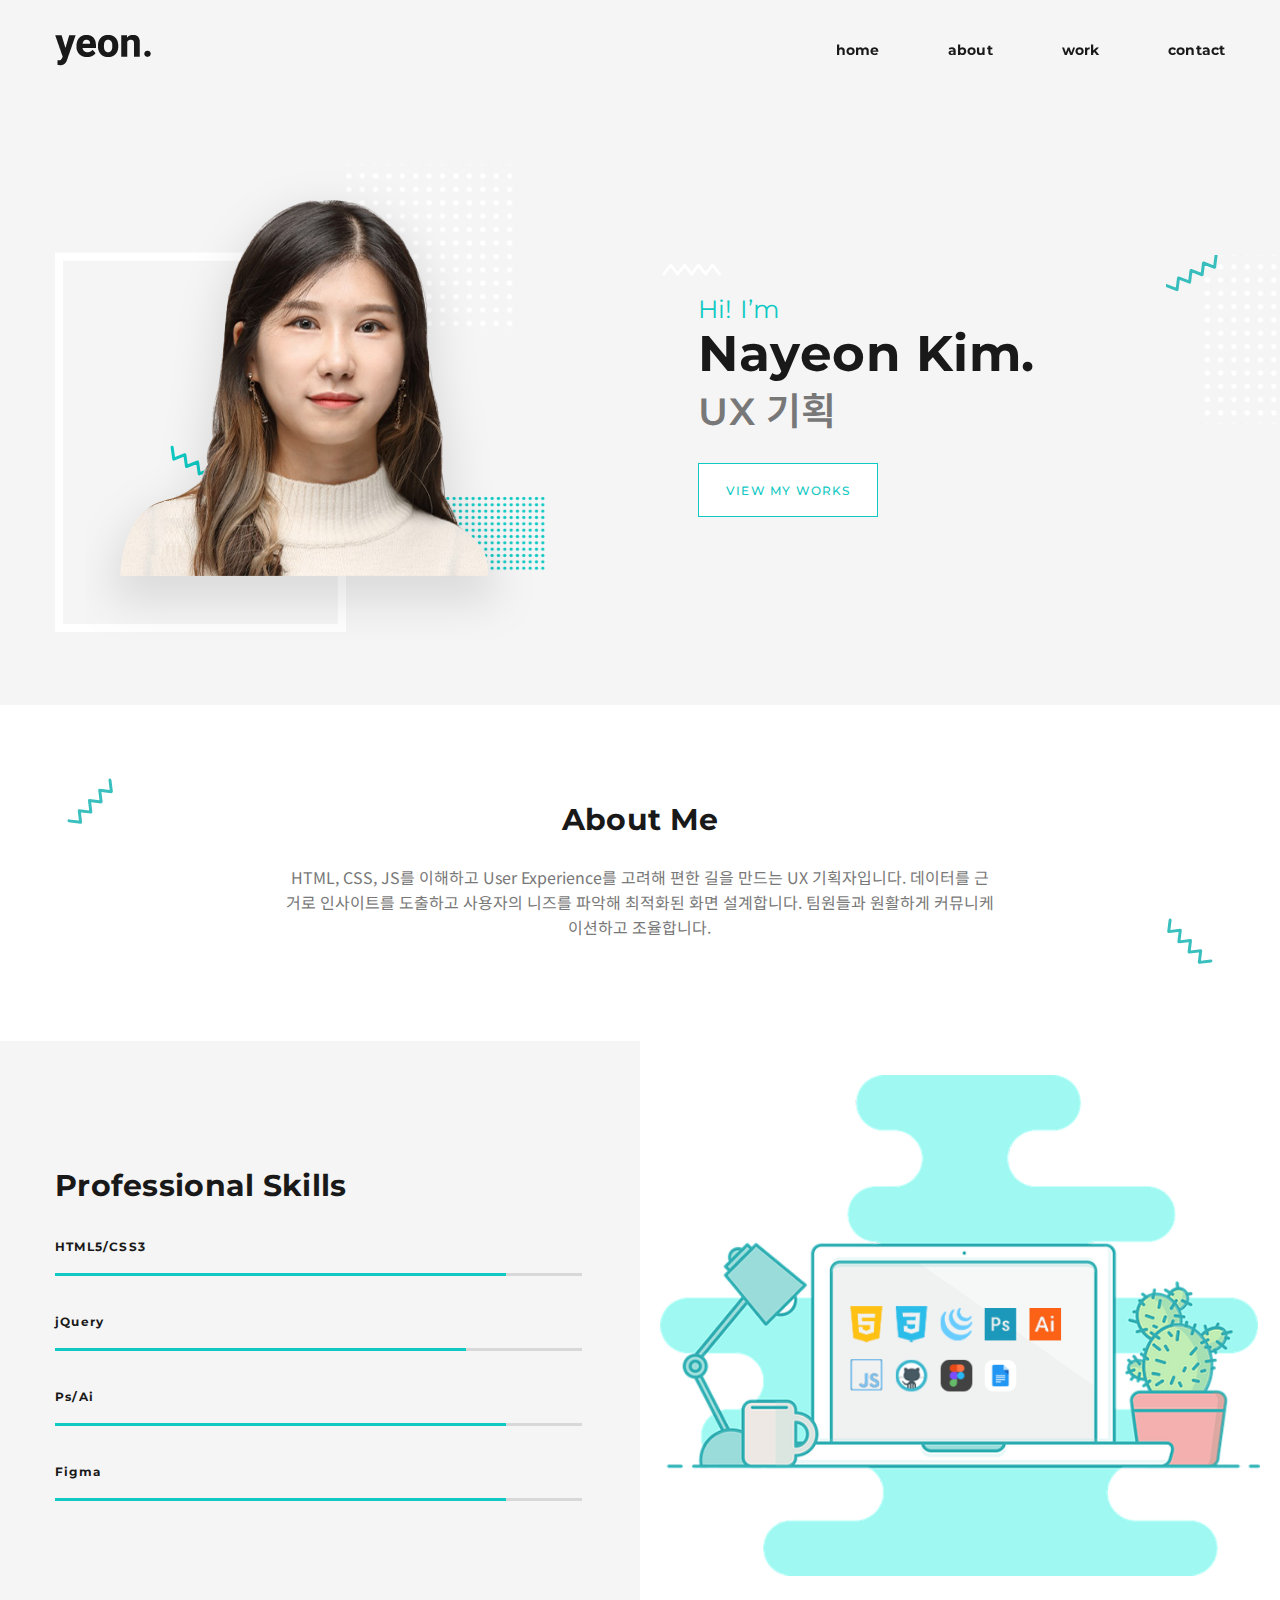
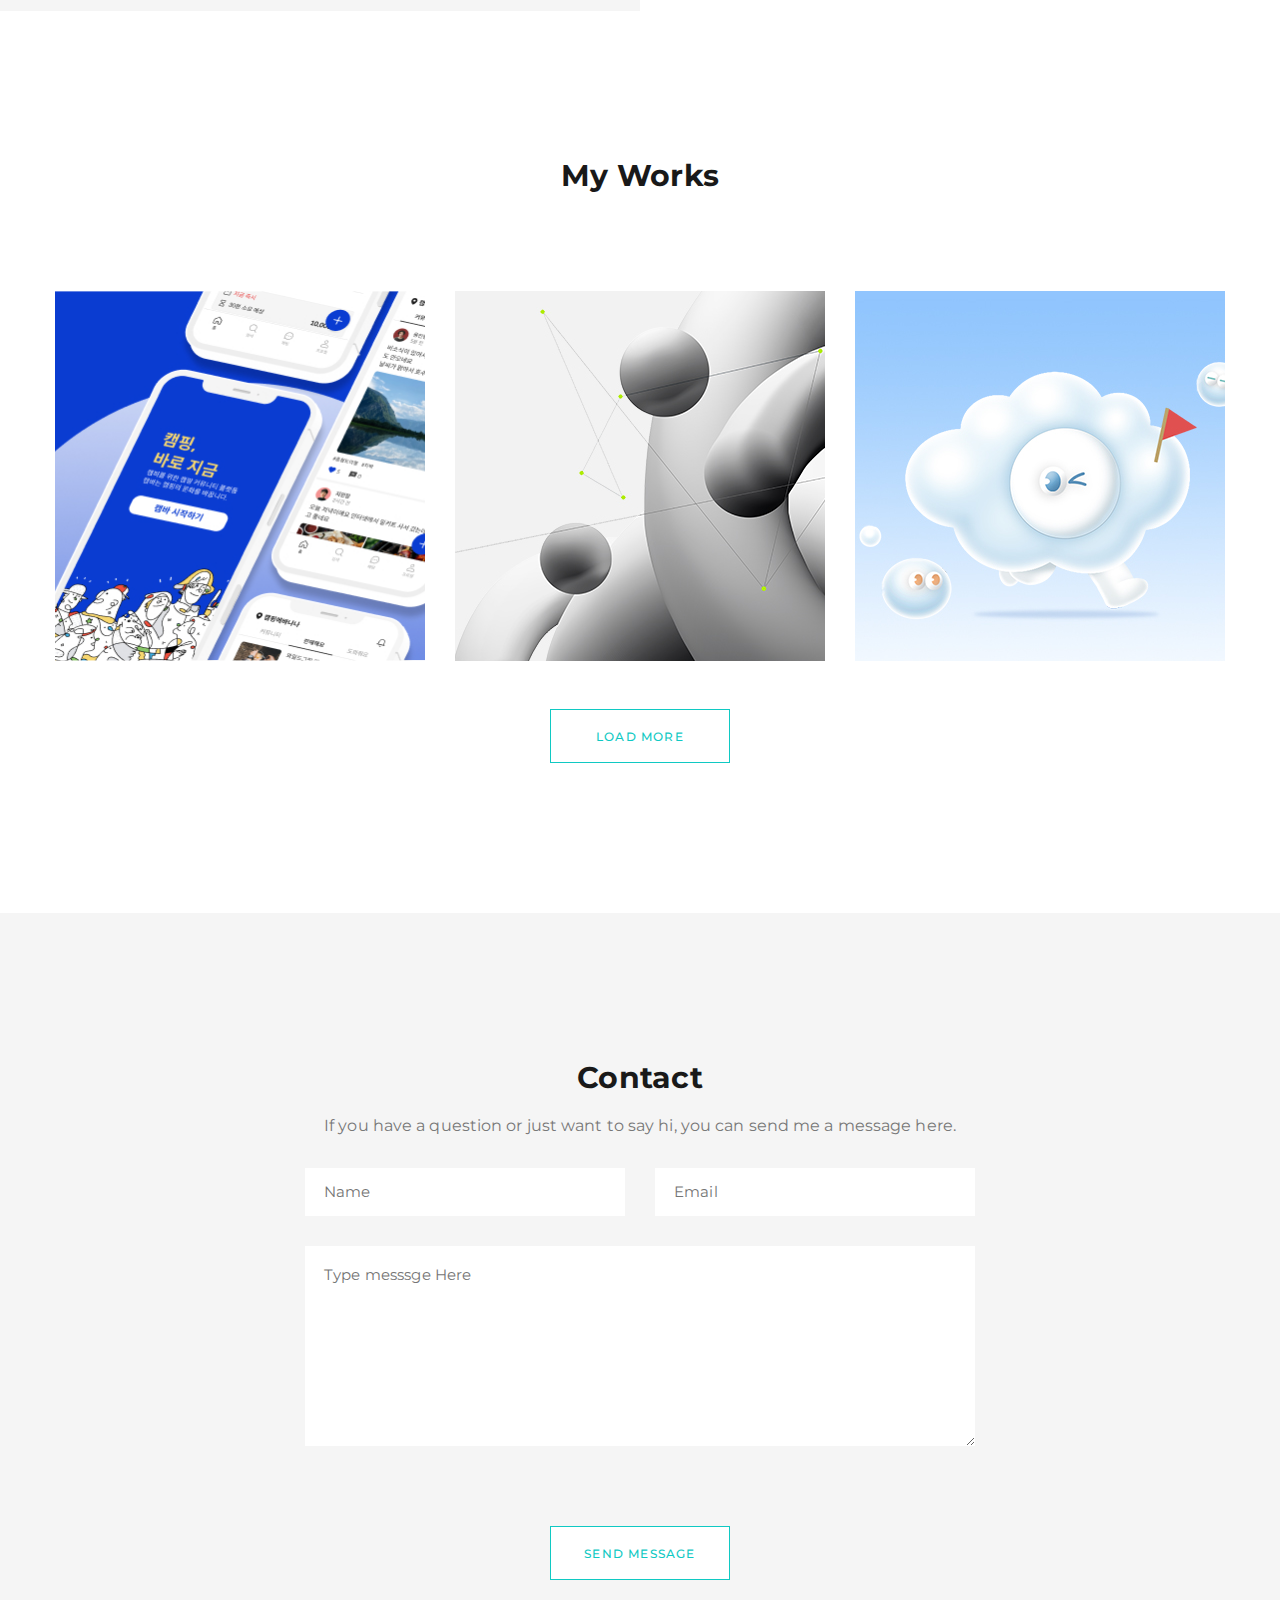
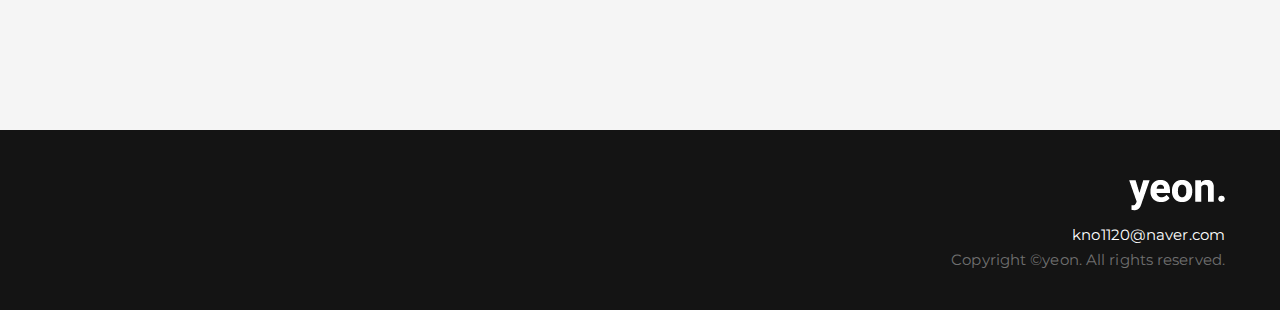
==== commit 10a98a7a: "writing of tunib" ====
--- a/index.html
+++ b/index.html
@@ -103,6 +103,16 @@
                         </li>
                         <li class="works2">
                             <a href="#null" class="popup">
+                                <img src="img/img_works_tunib.jpg" alt="튜닙 이미지">
+                                <div class="text_wrap">
+                                    <i>Responsive Web</i>
+                                    <h3>TUNiB</h3>
+                                    <em>Renewal</em>
+                                </div>
+                            </a>
+                        </li>
+                        <li class="works3">
+                            <a href="#null" class="popup">
                                 <img src="img/img_works_bloony.jpg" alt=블루니 이미지">
                                 <div class="text_wrap">
                                     <i>Responsive Web</i>
@@ -111,7 +121,7 @@
                                 </div>
                             </a>
                         </li>
-                        <li class="works3">
+                        <li class="works4">
                             <a href="#null" class="popup">
                                 <img src="img/img_works_dearmate.jpg" alt="디어메이트 이미지">
                                 <div class="text_wrap">
@@ -121,16 +131,7 @@
                                 </div>
                             </a>
                         </li>
-                        <li class="works4">
-                            <a href="#null" class="popup">
-                                <img src="img/img_works_tunib.jpg" alt="튜닙 이미지">
-                                <div class="text_wrap">
-                                    <i>Responsive Web</i>
-                                    <h3>TUNiB</h3>
-                                    <em>Renewal</em>
-                                </div>
-                            </a>
-                        </li>
+                        
                         <li class="works5">
                             <a href="#null" class="popup">
                                 <img src="img/img_works_ferrero.jpg" alt="페레로로쉐 이미지">
@@ -227,9 +228,38 @@
             </div>  <!-- // view_contents -->
             <button class="btn_close"><span class="blind">닫기</span></button>
         </div>    
-    </div>  <!-- // view_layer bloony -->
+    </div>  <!-- // view_layer CamBa -->
 
     <div class="view_layer works2 hide">
+        <div class="layerInner">
+            <div class="view_contents">
+                <div class="img_wrap"><img src="img/img_wsdetail_tunib.png" alt="튜닙" 디스플레이별 이미지"></div>
+                <article class="text_wrap">
+                    <h3>TUNiB</h3>
+                    <i>Build</i>
+                    <p>
+                        ai 스타트업회사. 타 사이트 조사와 인터뷰 내용을 바탕으로 스타트업에게 중요한 것은 
+                        서비스를 만들고 해결해나가는 팀원이라고 파악했고 회사가 가진 잠재력을 보여주는 투자 정보, 
+                        관련 대회 수상 뉴스, 회사의 문화 소개, 팀원 인터뷰 등 글을 올릴 회사 블로그도 같이 만들었습니다. 
+                        그 중 게시글 3가지를 선정해 회사 홈페이지의 상단에 배치하고 블로그 이동 버튼도 추가해 원하는 
+                        정보를 쉽게 얻을 수 있도록 했습니다. 그리고 각 분야에서 인정받고 있는 다양한 인재들인 팀원들을 
+                        프로필 형식으로 한눈에 볼 수 있게 고안했습니다.
+                    </p>
+                    <ul class="info">
+                        <li>타입: <span>반응형 웹</span></li>
+                        <li>기여도: <span>퍼블리싱 100%</span></li>
+                    </ul>
+                    <div class="btn_wrap">
+                        <a href="https://www.tunib.ai/" class="btn btn_site" target="_blank" title="새 창">VIEW SITE</a>
+                        <span>(이후 업데이트됨)</span>
+                    </div>
+                </article>
+            </div>  <!-- // view_contents -->
+            <button class="btn_close"><span class="blind">닫기</span></button>
+        </div>    
+    </div>  <!-- // view_layer tunib -->
+
+    <div class="view_layer works3 hide">
         <div class="layerInner">
             <div class="view_contents">
                 <div class="img_wrap"><img src="img/img_wsdetail_bloony.png" alt="블루니 디스플레이별 이미지"></div>
@@ -254,7 +284,7 @@
         </div>    
     </div>  <!-- // view_layer bloony -->
 
-    <div class="view_layer works3 hide">
+    <div class="view_layer works4 hide">
         <div class="layerInner">
             <div class="view_contents">
                 <div class="img_wrap"><img src="img/img_wsdetail_dearmate.png" alt="디어메이트 디스플레이별 이미지"></div>
@@ -279,31 +309,6 @@
         </div>    
     </div>  <!-- // view_layer dearmate -->
 
-    <div class="view_layer works4 hide">
-        <div class="layerInner">
-            <div class="view_contents">
-                <div class="img_wrap"><img src="img/img_wsdetail_tunib.png" alt="튜닙" 디스플레이별 이미지"></div>
-                <article class="text_wrap">
-                    <h3>TUNiB</h3>
-                    <i>Build</i>
-                    <p>
-                        ai 스타트업회사로, 사용자가 가장 궁금해할 회사의 뉴스나 이슈를 상단에 배치했고 
-                        팀원 모두를 메인 페이지에서 효율적으로 보여주기 위해 프로필 형식을 사용해  
-                        한눈에 볼 수 있게 정리했습니다. 
-                    </p>
-                    <ul class="info">
-                        <li>타입: <span>반응형 웹</span></li>
-                        <li>기여도: <span>퍼블리싱 100%</span></li>
-                    </ul>
-                    <div class="btn_wrap">
-                        <a href="https://www.tunib.ai/" class="btn btn_site" target="_blank" title="새 창">VIEW SITE</a>
-                        <span>(이후 업데이트됨)</span>
-                    </div>
-                </article>
-            </div>  <!-- // view_contents -->
-            <button class="btn_close"><span class="blind">닫기</span></button>
-        </div>    
-    </div>  <!-- // view_layer tunib -->
 
     <div class="view_layer works5">
         <div class="layerInner">
--- a/css/yeon.css
+++ b/css/yeon.css
@@ -1142,7 +1142,7 @@
     .view_layer .view_contents {
         display:flex;
         width:96%;
-        height:auto;
+        height: 80%;
         margin-top:7%;
         margin-bottom:7%;
     }
